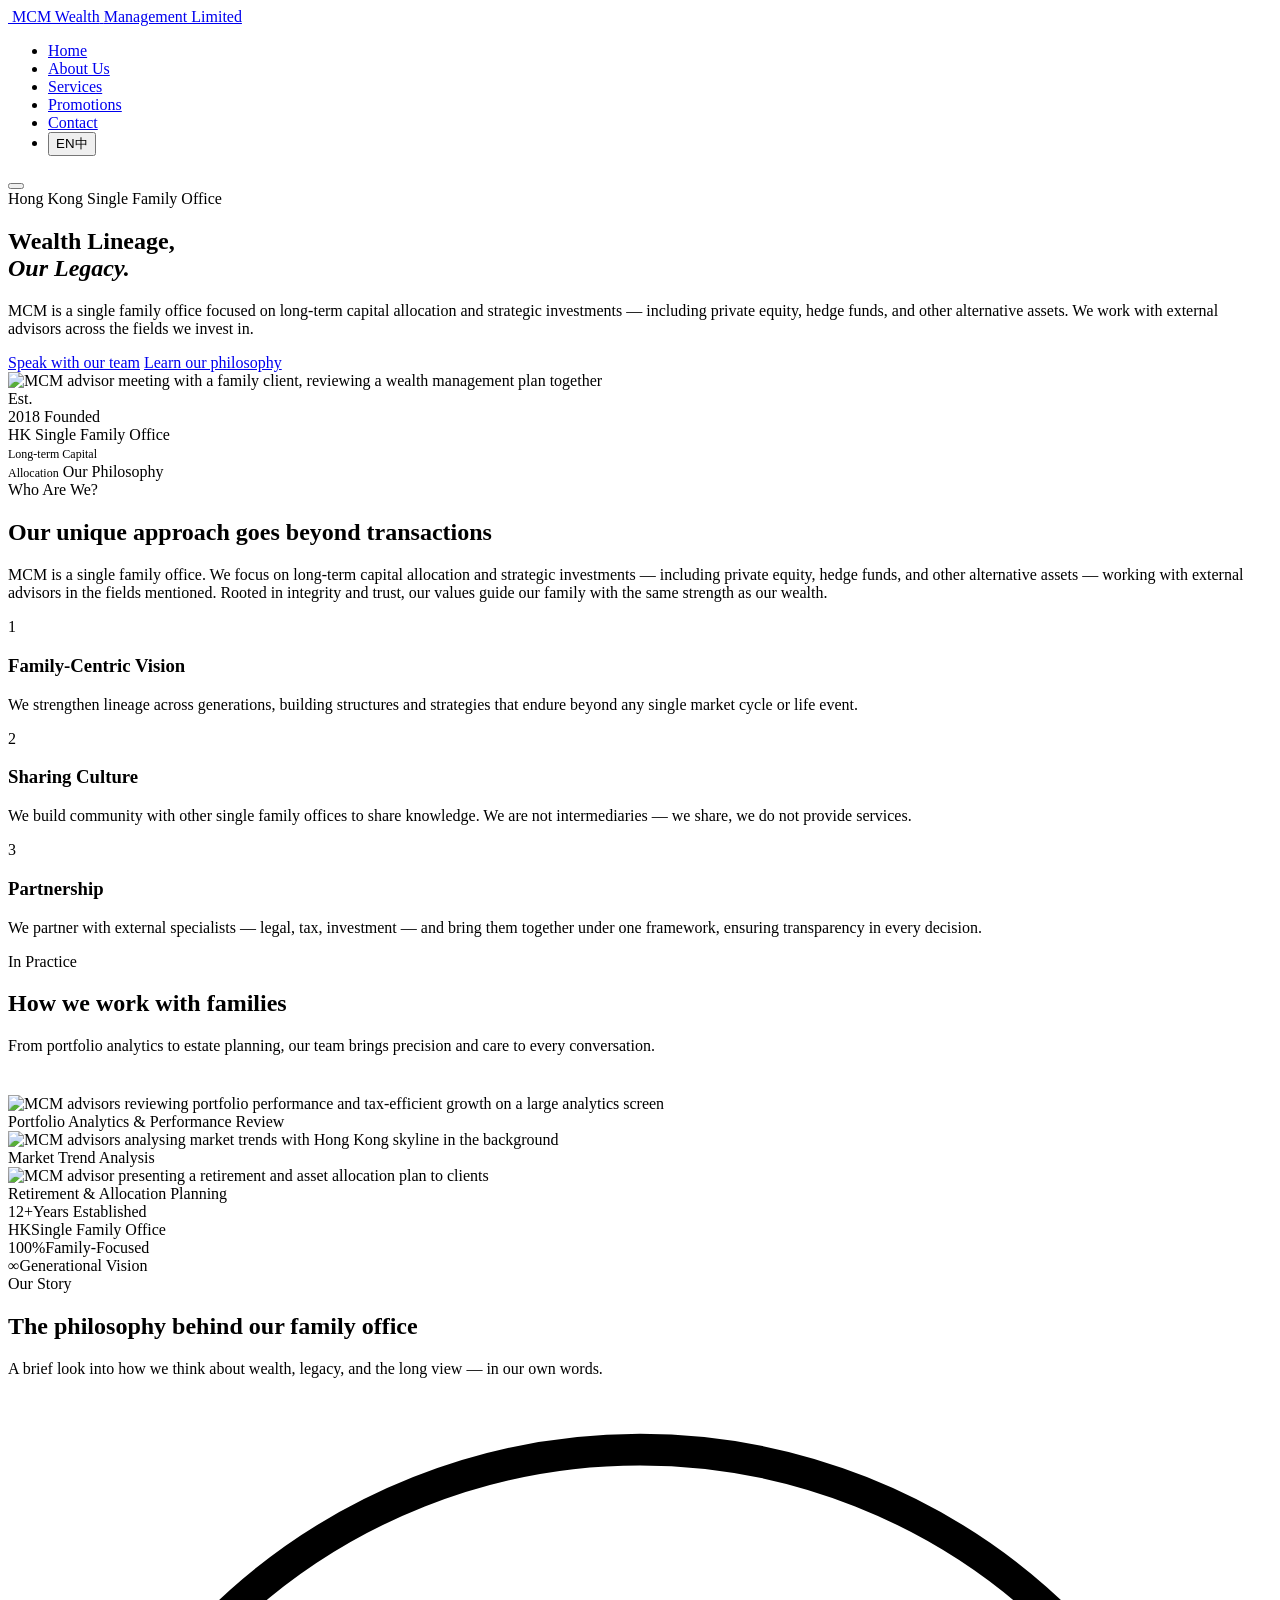
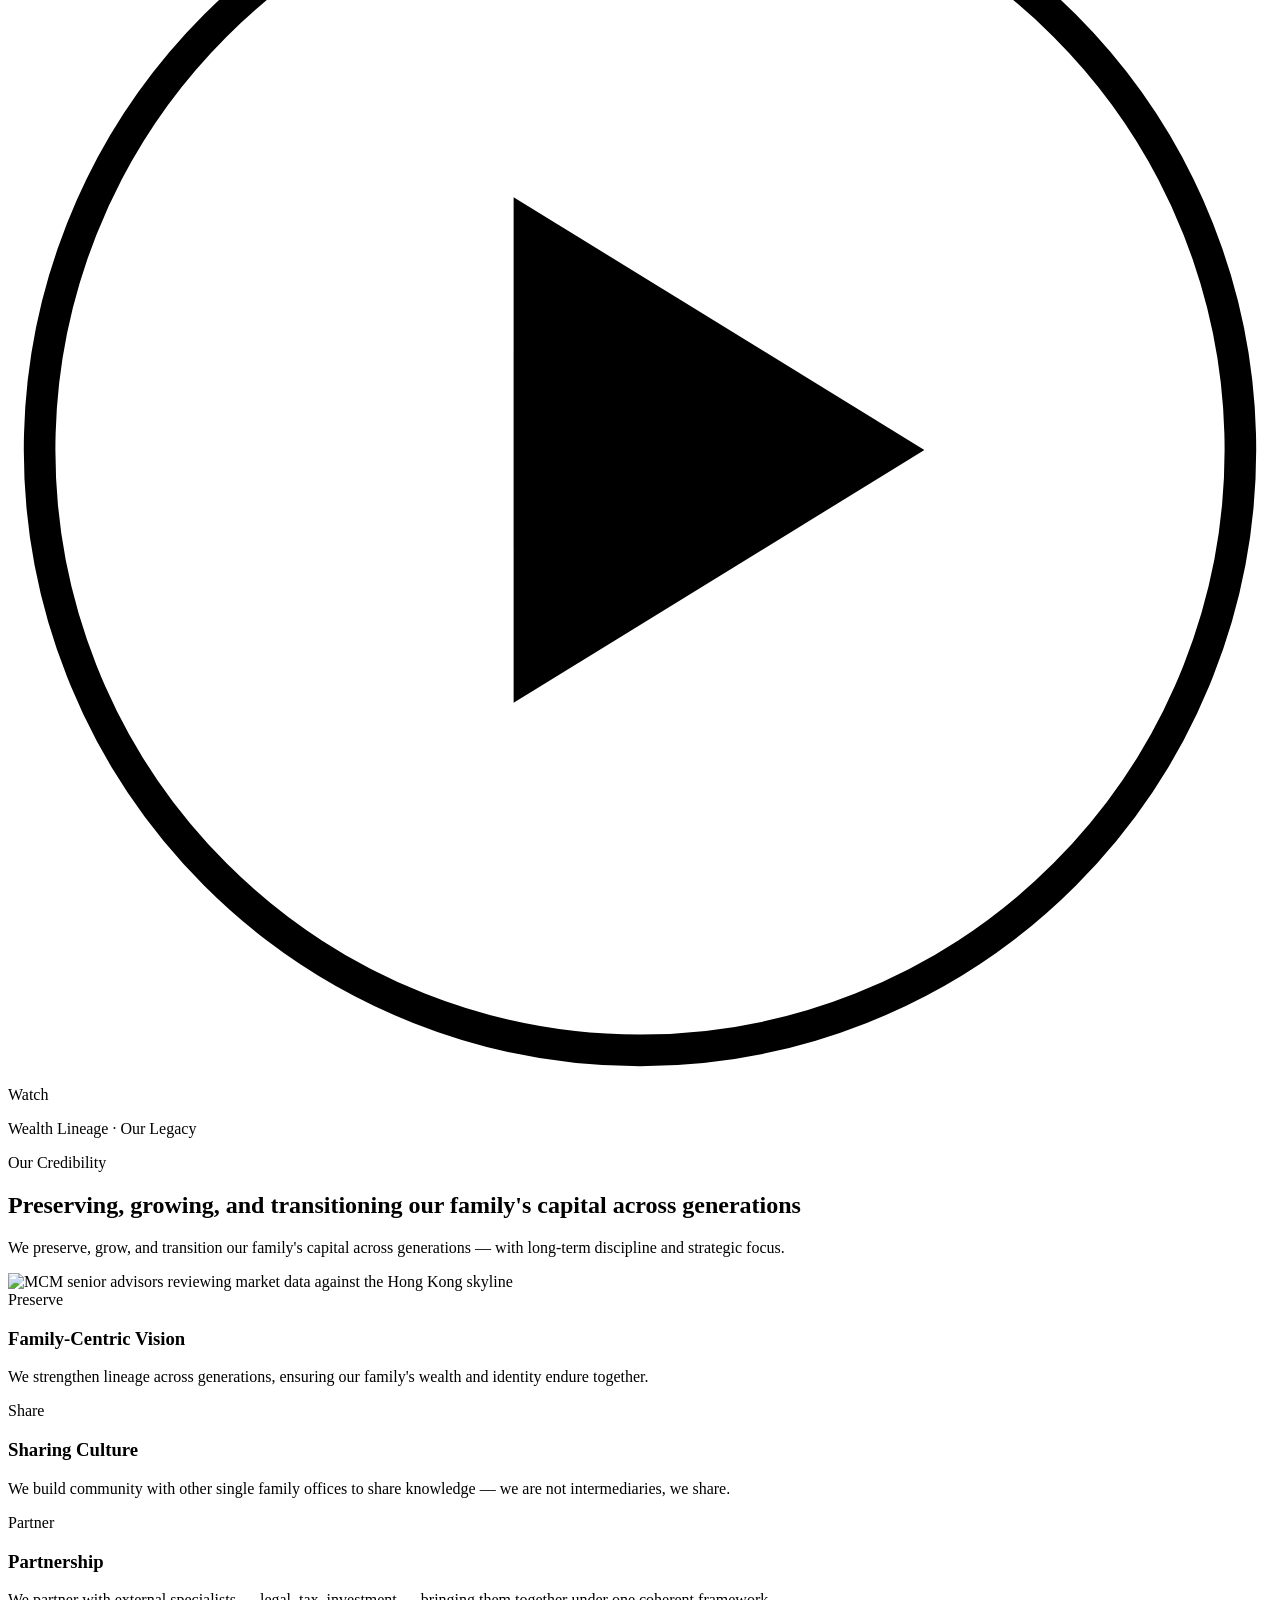
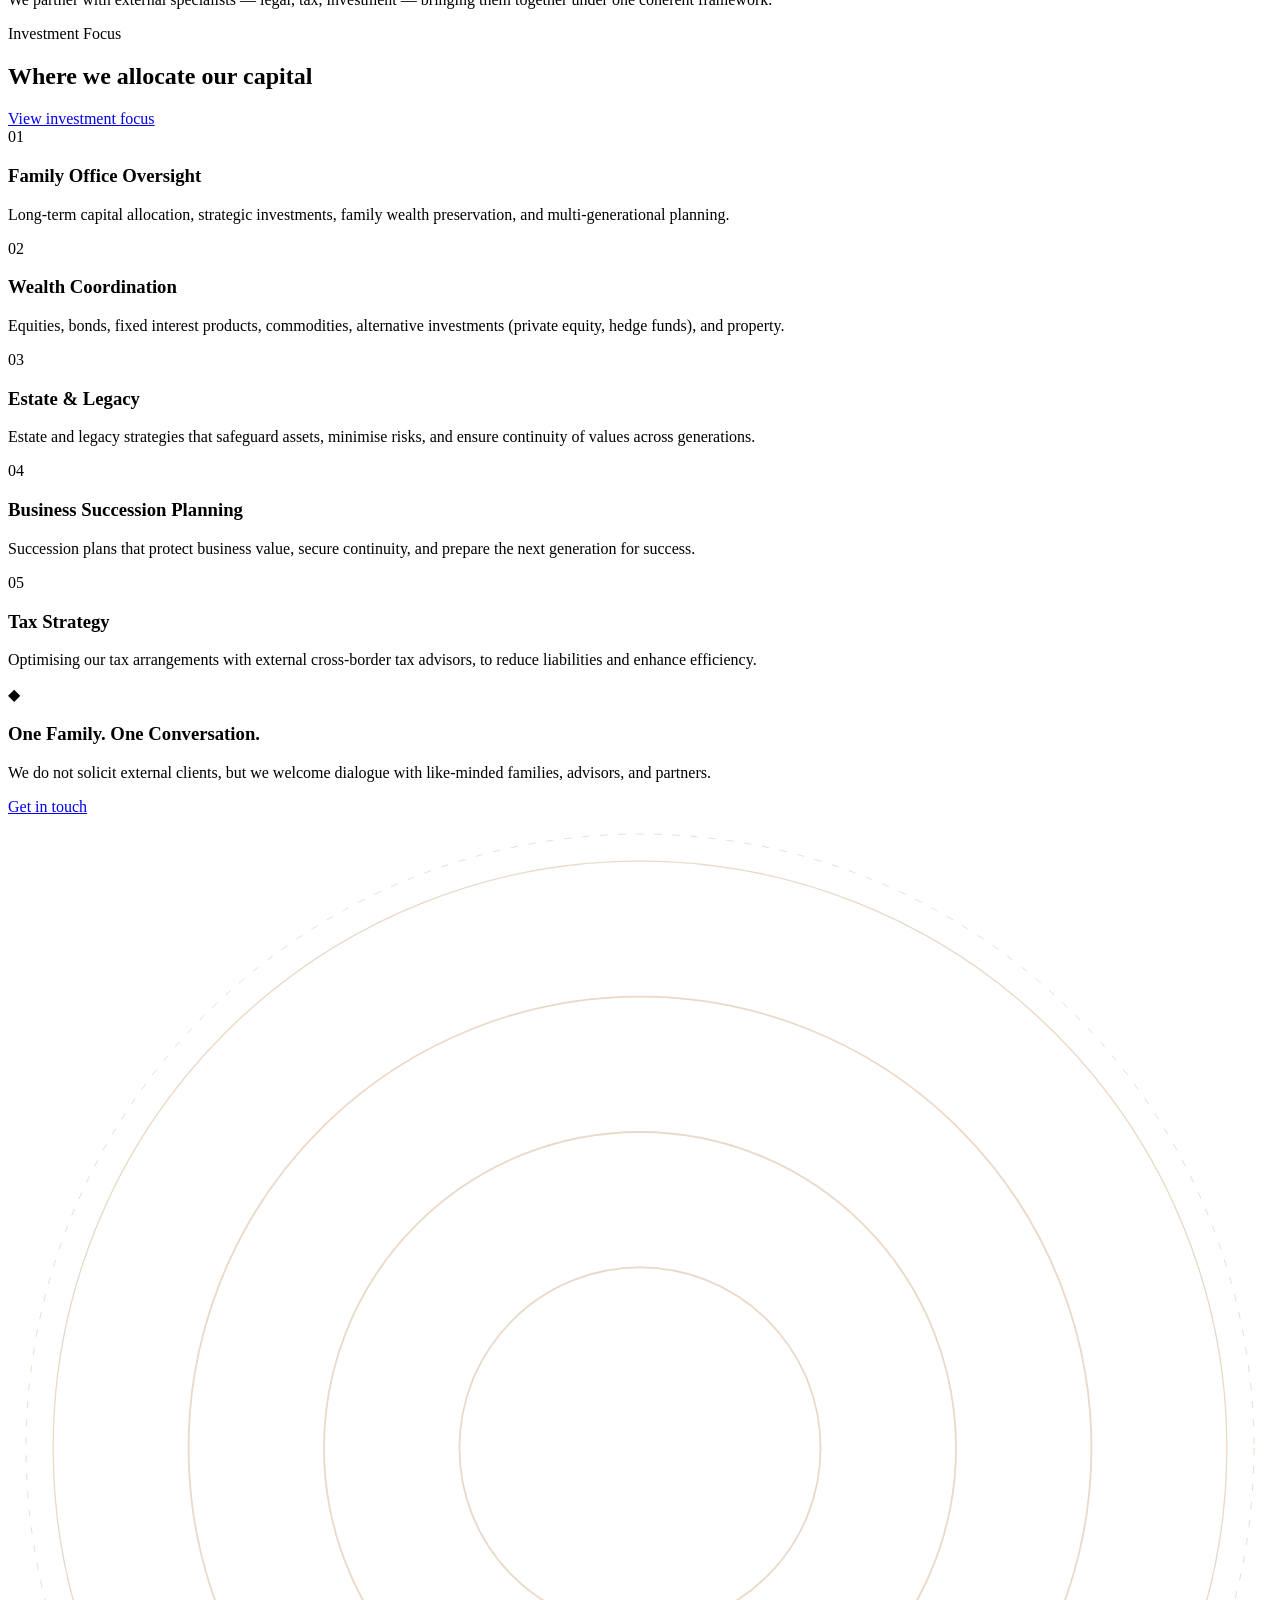
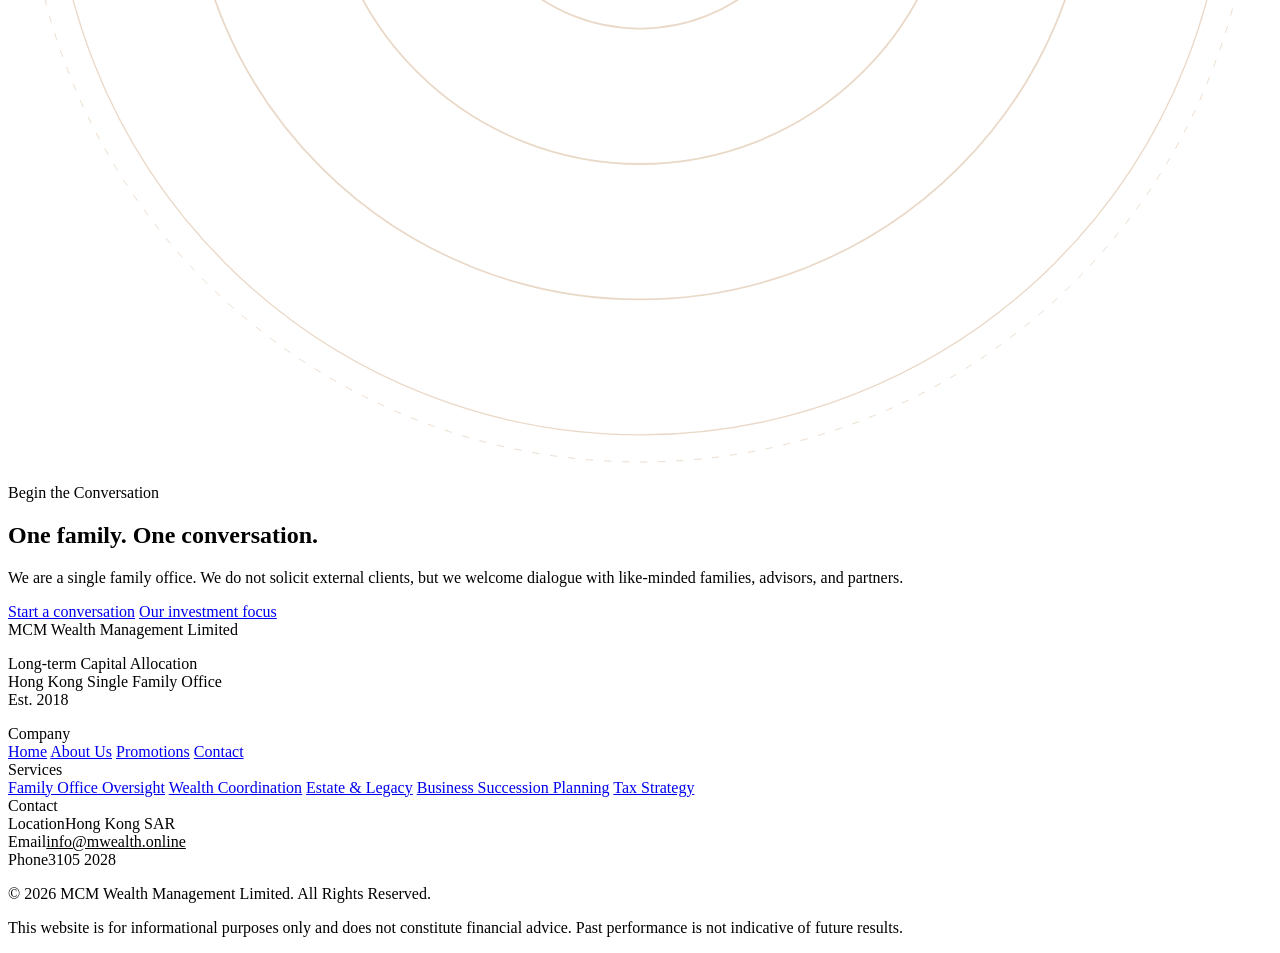
==== preview/index.html @ 03d7b639 "fix(mcm): update establishment date, contact email, phone, and copyright - Establishment date: 2012 " ====
<!DOCTYPE html>
<html lang="en">
<head>
<meta charset="UTF-8">
<meta name="viewport" content="width=device-width, initial-scale=1">
<title>MCM Wealth Management — Home</title>
<link rel="preconnect" href="https://fonts.googleapis.com">
<link rel="preconnect" href="https://fonts.gstatic.com" crossorigin>
<link href="https://fonts.googleapis.com/css2?family=Playfair+Display:ital,wght@0,600;0,700;1,400;1,600;1,700&family=Inter:wght@400;500;600&display=swap" rel="stylesheet">
<link rel="stylesheet" href="assets/css/main.css">
</head>
<body>

<!-- HEADER -->
<header class="site-header" role="banner">
  <div class="container">
    <div class="header-inner">
      <a href="index.html" class="site-logo" aria-label="MCM Wealth – Home">
        <img class="logo-mark" src="assets/images/logo_icon.jpg" alt="" aria-hidden="true">
        <span class="logo-text">
          <span class="logo-name">MCM Wealth</span>
          <span class="logo-sub">Management Limited</span>
        </span>
      </a>
      <nav class="header-nav" role="navigation" aria-label="Primary Navigation" id="primary-navigation">
        <ul id="primary-menu" class="nav-menu" role="menubar">
          <li class="current-menu-item"><a href="index.html" data-i18n="nav.home">Home</a></li>
          <li><a href="about.html" data-i18n="nav.about">About Us</a></li>
          <li><a href="services.html" data-i18n="nav.services">Services</a></li>
          <li><a href="promotions.html" data-i18n="nav.promotions">Promotions</a></li>
          <li><a href="contact.html" class="btn btn-nav" data-i18n="nav.contact">Contact</a></li>
          <li><button type="button" class="lang-switch" aria-label="切換語言 / Switch language"><span class="lang-option is-active" onclick="switchLang('en')">EN</span><span class="lang-option" onclick="switchLang('zh')">中</span></button></li>
        </ul>
      </nav>
      <button class="nav-toggle" aria-controls="primary-navigation" aria-expanded="false" aria-label="Toggle navigation">
        <span></span><span></span><span></span>
      </button>
    </div>
  </div>
</header>

<!-- HERO -->
<section class="hero-home" aria-label="Hero">
  <div class="container">
    <div class="hero-home-inner">
      <div class="hero-home-content">
        <span class="eyebrow reveal" data-i18n="home.hero.eyebrow">Hong Kong Single Family Office</span>
        <h1 class="reveal reveal-delay-1" data-i18n="home.hero.h1">Wealth Lineage,<br><em class="accent-gold">Our Legacy.</em></h1>
        <p class="reveal reveal-delay-2" data-i18n="home.hero.p">MCM is a single family office focused on long-term capital allocation and strategic investments — including private equity, hedge funds, and other alternative assets. We work with external advisors across the fields we invest in.</p>
        <div class="btn-group reveal reveal-delay-3">
          <a href="contact.html" class="btn btn-primary" data-i18n="home.hero.cta1">Speak with our team</a>
          <a href="about.html" class="btn btn-ghost-dark" data-i18n="home.hero.cta2">Learn our philosophy</a>
        </div>
      </div>
      <div class="hero-visual-card reveal reveal-delay-2">
        <img class="hero-skyline" src="assets/images/mcm_wealth_consultation.png" alt="MCM advisor meeting with a family client, reviewing a wealth management plan together">

        <div class="hero-info-strip">
          <div class="hero-info-item">
            <span class="value" data-i18n="home.hero.info.est">Est.<br>2018</span>
            <span class="label" data-i18n="home.hero.info.founded">Founded</span>
          </div>
          <div class="hero-info-item">
            <span class="value" data-i18n="home.hero.info.hk">HK</span>
            <span class="label" data-i18n="home.hero.info.sfo">Single Family Office</span>
          </div>
          <div class="hero-info-item">
            <span class="value" style="font-size:12px;line-height:1.4;" data-i18n="home.hero.info.alloc">Long-term Capital<br>Allocation</span>
            <span class="label" data-i18n="home.hero.info.phil">Our Philosophy</span>
          </div>
        </div>
      </div>
    </div>
  </div>
</section>

<!-- WHO WE ARE -->
<section class="section" aria-labelledby="who-we-are-heading">
  <div class="container">
    <div class="section-intro text-center reveal">
      <span class="eyebrow" data-i18n="home.who.eyebrow">Who Are We?</span>
      <h2 id="who-we-are-heading" data-i18n="home.who.h2">Our unique approach goes beyond transactions</h2>
      <p data-i18n="home.who.p">MCM is a single family office. We focus on long-term capital allocation and strategic investments — including private equity, hedge funds, and other alternative assets — working with external advisors in the fields mentioned. Rooted in integrity and trust, our values guide our family with the same strength as our wealth.</p>
    </div>
    <div class="cards-3col">
      <div class="value-card reveal reveal-delay-1">
        <div class="value-card-badge">1</div>
        <h3 data-i18n="home.who.card1.h3">Family-Centric Vision</h3>
        <p data-i18n="home.who.card1.p">We strengthen lineage across generations, building structures and strategies that endure beyond any single market cycle or life event.</p>
      </div>
      <div class="value-card reveal reveal-delay-2">
        <div class="value-card-badge">2</div>
        <h3 data-i18n="home.who.card2.h3">Sharing Culture</h3>
        <p data-i18n="home.who.card2.p">We build community with other single family offices to share knowledge. We are not intermediaries — we share, we do not provide services.</p>
      </div>
      <div class="value-card reveal reveal-delay-3">
        <div class="value-card-badge">3</div>
        <h3 data-i18n="home.who.card3.h3">Partnership</h3>
        <p data-i18n="home.who.card3.p">We partner with external specialists — legal, tax, investment — and bring them together under one framework, ensuring transparency in every decision.</p>
      </div>
    </div>
  </div>
</section>

<!-- IN PRACTICE PHOTO STRIP -->
<section class="section--alt photo-strip" aria-label="Our Practice in Action">
  <div class="container">
    <div class="section-intro text-center reveal" style="margin-bottom:40px;">
      <span class="eyebrow">In Practice</span>
      <h2>How we work with families</h2>
      <p>From portfolio analytics to estate planning, our team brings precision and care to every conversation.</p>
    </div>
    <div class="photo-bento reveal reveal-delay-1">
      <div class="photo-bento-main">
        <img src="assets/images/mcm_portfolio_analytics.png" alt="MCM advisors reviewing portfolio performance and tax-efficient growth on a large analytics screen">
        <div class="photo-caption">Portfolio Analytics &amp; Performance Review</div>
      </div>
      <div class="photo-bento-side">
        <div class="photo-bento-item reveal reveal-delay-2">
          <img src="assets/images/mcm_market_trends.png" alt="MCM advisors analysing market trends with Hong Kong skyline in the background">
          <div class="photo-caption">Market Trend Analysis</div>
        </div>
        <div class="photo-bento-item reveal reveal-delay-3">
          <img src="assets/images/mcm_advisor_client.png" alt="MCM advisor presenting a retirement and asset allocation plan to clients">
          <div class="photo-caption">Retirement &amp; Allocation Planning</div>
        </div>
      </div>
    </div>
  </div>
</section>

<!-- STATS BAND -->
<div class="stats-band" role="region" aria-label="Key facts">
  <div class="container">
    <div class="stats-band-grid">
      <div class="stat-item reveal"><span class="stat-value" data-i18n="home.stats.1">12+</span><span class="stat-label" data-i18n="home.stats.1.label">Years Established</span></div>
      <div class="stat-item reveal reveal-delay-1"><span class="stat-value" data-i18n="home.stats.2">HK</span><span class="stat-label" data-i18n="home.stats.2.label">Single Family Office</span></div>
      <div class="stat-item reveal reveal-delay-2"><span class="stat-value" data-i18n="home.stats.3">100%</span><span class="stat-label" data-i18n="home.stats.3.label">Family-Focused</span></div>
      <div class="stat-item reveal reveal-delay-3"><span class="stat-value" data-i18n="home.stats.4">&#8734;</span><span class="stat-label" data-i18n="home.stats.4.label">Generational Vision</span></div>
    </div>
  </div>
</div>

<!-- VIDEO FEATURE -->
<section class="section video-feature" aria-labelledby="video-heading">
  <div class="container">
    <div class="section-intro text-center reveal" style="margin-bottom:40px;">
      <span class="eyebrow">Our Story</span>
      <h2 id="video-heading">The philosophy behind our family office</h2>
      <p>A brief look into how we think about wealth, legacy, and the long view — in our own words.</p>
    </div>
    <div class="video-wrap reveal reveal-delay-1" role="button" tabindex="0" aria-label="Play: Our Story — MCM Wealth Management">
      <div class="video-play-btn" aria-hidden="true">
        <svg viewBox="0 0 80 80" fill="none" xmlns="http://www.w3.org/2000/svg">
          <circle cx="40" cy="40" r="38" stroke="currentColor" stroke-width="2"/>
          <polygon points="32,24 58,40 32,56" fill="currentColor"/>
        </svg>
      </div>
      <div class="video-caption">
        <span class="eyebrow">Watch</span>
        <p>Wealth Lineage · Our Legacy</p>
      </div>
    </div>
  </div>
</section>

<!-- CREDIBILITY -->
<section class="section--dark" aria-labelledby="credibility-heading">
  <div class="container">
    <div class="credibility-inner">
      <div class="credibility-left reveal">
        <span class="eyebrow" data-i18n="home.cred.eyebrow">Our Credibility</span>
        <h2 id="credibility-heading" data-i18n="home.cred.h2">Preserving, growing, and transitioning our family's capital across generations</h2>
        <div class="credibility-divider"></div>
        <p data-i18n="home.cred.p">We preserve, grow, and transition our family's capital across generations — with long-term discipline and strategic focus.</p>
        <div class="cred-photo-wrap reveal reveal-delay-1">
          <img src="assets/images/mcm_market_trends.png" alt="MCM senior advisors reviewing market data against the Hong Kong skyline" class="cred-photo">
        </div>
      </div>
      <div class="credibility-cards reveal reveal-delay-2">
        <div class="cred-card">
          <span class="tag" data-i18n="home.cred.card1.tag">Preserve</span>
          <h3 data-i18n="home.cred.card1.h3">Family-Centric Vision</h3>
          <p data-i18n="home.cred.card1.p">We strengthen lineage across generations, ensuring our family's wealth and identity endure together.</p>
        </div>
        <div class="cred-card">
          <span class="tag" data-i18n="home.cred.card2.tag">Share</span>
          <h3 data-i18n="home.cred.card2.h3">Sharing Culture</h3>
          <p data-i18n="home.cred.card2.p">We build community with other single family offices to share knowledge — we are not intermediaries, we share.</p>
        </div>
        <div class="cred-card">
          <span class="tag" data-i18n="home.cred.card3.tag">Partner</span>
          <h3 data-i18n="home.cred.card3.h3">Partnership</h3>
          <p data-i18n="home.cred.card3.p">We partner with external specialists — legal, tax, investment — bringing them together under one coherent framework.</p>
        </div>
      </div>
    </div>
  </div>
</section>

<!-- SERVICES PREVIEW -->
<section class="section--alt" aria-labelledby="services-heading">
  <div class="container">
    <div class="section-header reveal">
      <div>
        <span class="eyebrow" data-i18n="home.services.eyebrow">Investment Focus</span>
        <h2 id="services-heading" data-i18n="home.services.h2">Where we allocate our capital</h2>
      </div>
      <a href="services.html" class="btn btn-ghost-pale" data-i18n="home.services.link">View investment focus</a>
    </div>
    <div class="services-grid">
      <div class="service-card reveal reveal-delay-1">
        <span class="service-card-number">01</span>
        <h3 data-i18n="home.services.1.h3">Family Office Oversight</h3>
        <p data-i18n="home.services.1.p">Long-term capital allocation, strategic investments, family wealth preservation, and multi-generational planning.</p>
      </div>
      <div class="service-card reveal reveal-delay-2">
        <span class="service-card-number">02</span>
        <h3 data-i18n="home.services.2.h3">Wealth Coordination</h3>
        <p data-i18n="home.services.2.p">Equities, bonds, fixed interest products, commodities, alternative investments (private equity, hedge funds), and property.</p>
      </div>
      <div class="service-card reveal reveal-delay-3">
        <span class="service-card-number">03</span>
        <h3 data-i18n="home.services.3.h3">Estate & Legacy</h3>
        <p data-i18n="home.services.3.p">Estate and legacy strategies that safeguard assets, minimise risks, and ensure continuity of values across generations.</p>
      </div>
      <div class="service-card reveal reveal-delay-1">
        <span class="service-card-number">04</span>
        <h3 data-i18n="home.services.4.h3">Business Succession Planning</h3>
        <p data-i18n="home.services.4.p">Succession plans that protect business value, secure continuity, and prepare the next generation for success.</p>
      </div>
      <div class="service-card reveal reveal-delay-2">
        <span class="service-card-number">05</span>
        <h3 data-i18n="home.services.5.h3">Tax Strategy</h3>
        <p data-i18n="home.services.5.p">Optimising our tax arrangements with external cross-border tax advisors, to reduce liabilities and enhance efficiency.</p>
      </div>
      <div class="service-card service-card-bespoke reveal reveal-delay-3">
        <div class="bespoke-icon" aria-hidden="true">&#9670;</div>
        <h3 data-i18n="home.services.6.h3">One Family. One Conversation.</h3>
        <p data-i18n="home.services.6.p">We do not solicit external clients, but we welcome dialogue with like-minded families, advisors, and partners.</p>
        <a href="contact.html" class="btn btn-ghost" data-i18n="home.services.6.btn">Get in touch</a>
      </div>
    </div>
  </div>
</section>

<!-- CTA BAND -->
<section class="cta-band" aria-labelledby="cta-heading">
  <svg class="cta-band-circles" viewBox="0 0 700 700" fill="none" xmlns="http://www.w3.org/2000/svg" aria-hidden="true">
    <circle cx="350" cy="350" r="100" stroke="#EAD9C8" stroke-width="1"/>
    <circle cx="350" cy="350" r="175" stroke="#EAD9C8" stroke-width="1"/>
    <circle cx="350" cy="350" r="250" stroke="#EAD9C8" stroke-width="1"/>
    <circle cx="350" cy="350" r="325" stroke="#EAD9C8" stroke-width="0.75"/>
    <circle cx="350" cy="350" r="340" stroke="#EAD9C8" stroke-width="0.5" stroke-dasharray="4 6"/>
  </svg>
  <div class="cta-band-content reveal">
    <span class="eyebrow" data-i18n="home.cta.eyebrow">Begin the Conversation</span>
    <h2 id="cta-heading" data-i18n="home.cta.h2">One family. One conversation.</h2>
    <p data-i18n="home.cta.p">We are a single family office. We do not solicit external clients, but we welcome dialogue with like-minded families, advisors, and partners.</p>
    <div class="btn-group" style="justify-content:center;">
      <a href="contact.html" class="btn btn-primary" data-i18n="home.cta.btn1">Start a conversation</a>
      <a href="services.html" class="btn btn-ghost" data-i18n="home.cta.btn2">Our investment focus</a>
    </div>
  </div>
</section>

<!-- FOOTER -->
<footer class="site-footer" role="contentinfo">
  <div class="container">
    <div class="footer-grid">
      <div class="footer-logo-col">
        <div class="footer-logo-brand">
          <span class="logo-bar" style="height:36px;" aria-hidden="true"></span>
          <span class="logo-text">
            <span class="footer-logo-name">MCM Wealth</span>
            <span class="footer-logo-sub">Management Limited</span>
          </span>
        </div>
        <p class="footer-tagline" data-i18n="footer.tagline">Long-term Capital Allocation<br>Hong Kong Single Family Office<br>Est. 2018</p>
      </div>
      <div class="footer-col">
        <span class="footer-col-title" data-i18n="footer.company">Company</span>
        <nav class="footer-links">
          <a href="index.html" data-i18n="nav.home">Home</a>
          <a href="about.html" data-i18n="nav.about">About Us</a>
          <a href="promotions.html" data-i18n="nav.promotions">Promotions</a>
          <a href="contact.html" data-i18n="nav.contact">Contact</a>
        </nav>
      </div>
      <div class="footer-col">
        <span class="footer-col-title" data-i18n="footer.services">Services</span>
        <nav class="footer-links">
          <a href="services.html" data-i18n="home.services.1.h3">Family Office Oversight</a>
          <a href="services.html" data-i18n="home.services.2.h3">Wealth Coordination</a>
          <a href="services.html" data-i18n="home.services.3.h3">Estate & Legacy</a>
          <a href="services.html" data-i18n="home.services.4.h3">Business Succession Planning</a>
          <a href="services.html" data-i18n="home.services.5.h3">Tax Strategy</a>
        </nav>
      </div>
      <div class="footer-col">
        <span class="footer-col-title" data-i18n="footer.contact">Contact</span>
        <div class="footer-contact-items">
          <div class="footer-contact-item"><span class="flabel" data-i18n="footer.location">Location</span><span class="fvalue" data-i18n="footer.location.val">Hong Kong SAR</span></div>
          <div class="footer-contact-item"><span class="flabel" data-i18n="footer.email">Email</span><span class="fvalue"><a href="mailto:info@mwealth.online" style="color:inherit;">info@mwealth.online</a></span></div>
          <div class="footer-contact-item"><span class="flabel" data-i18n="footer.phone">Phone</span><span class="fvalue">3105 2028</span></div>
        </div>
      </div>
    </div>
    <div class="footer-bottom">
      <p class="copyright" data-i18n="footer.copyright">&copy; 2026 MCM Wealth Management Limited. All Rights Reserved.</p>
      <p class="disclaimer" data-i18n="footer.disclaimer">This website is for informational purposes only and does not constitute financial advice. Past performance is not indicative of future results.</p>
    </div>
  </div>
</footer>

<script src="assets/js/i18n.js"></script>
<script src="assets/js/main.js" defer></script>
<button id="mcm-top" style="position:fixed;bottom:28px;right:28px;width:46px;height:46px;border-radius:50%;background:#C4641A;border:none;color:#FDF4EC;display:none;align-items:center;justify-content:center;cursor:pointer;z-index:9999;box-shadow:0 4px 18px rgba(28,18,8,0.28);transition:background .2s" aria-label="Back to top"><svg width="18" height="18" viewBox="0 0 18 18" fill="none"><polyline points="3,13 9,6 15,13" stroke="currentColor" stroke-width="2.2" stroke-linecap="round" stroke-linejoin="round"/></svg></button><script>(function(){var b=document.getElementById("mcm-top");window.addEventListener("scroll",function(){b.style.display=window.scrollY>300?"flex":"none";},{passive:true});b.onmouseenter=function(){this.style.background="#8B4520";};b.onmouseleave=function(){this.style.background="#C4641A";};b.onclick=function(){window.scrollTo({top:0,behavior:"smooth"});};})();</script>
</body>
</html>
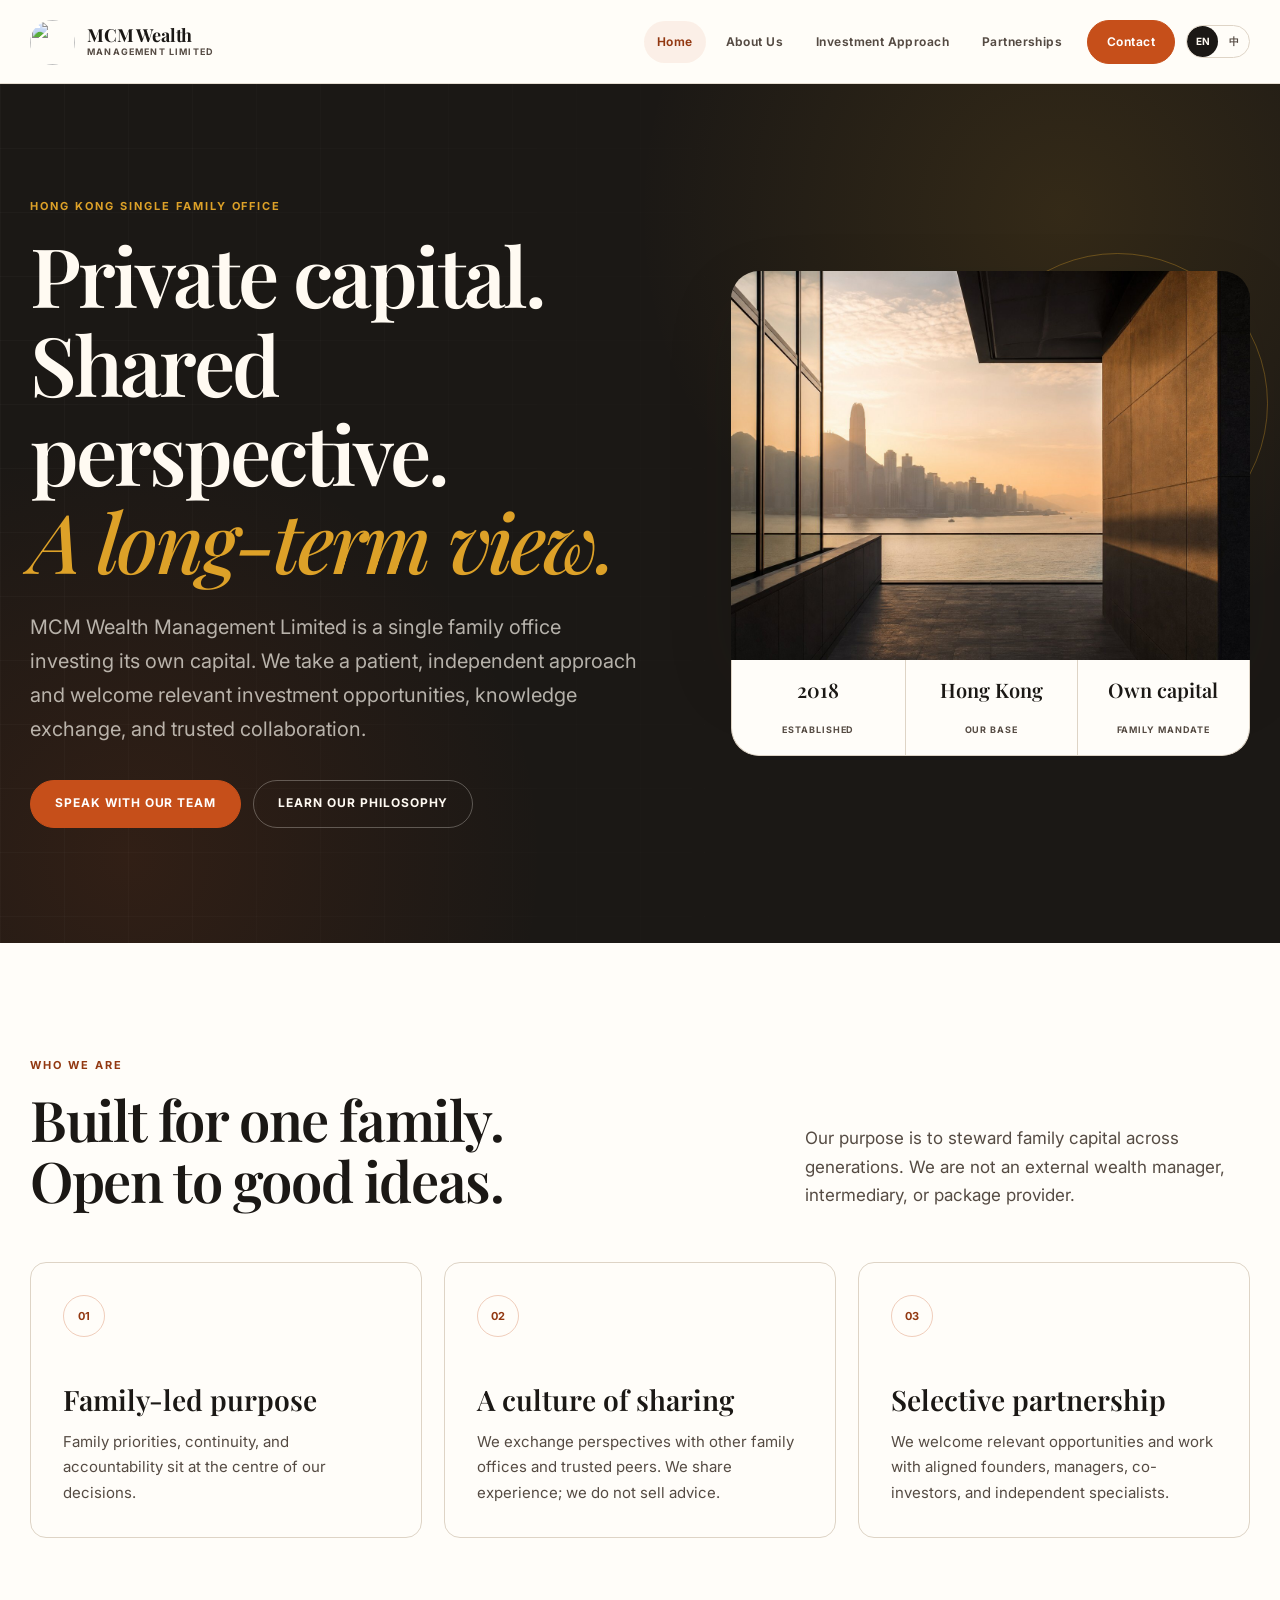
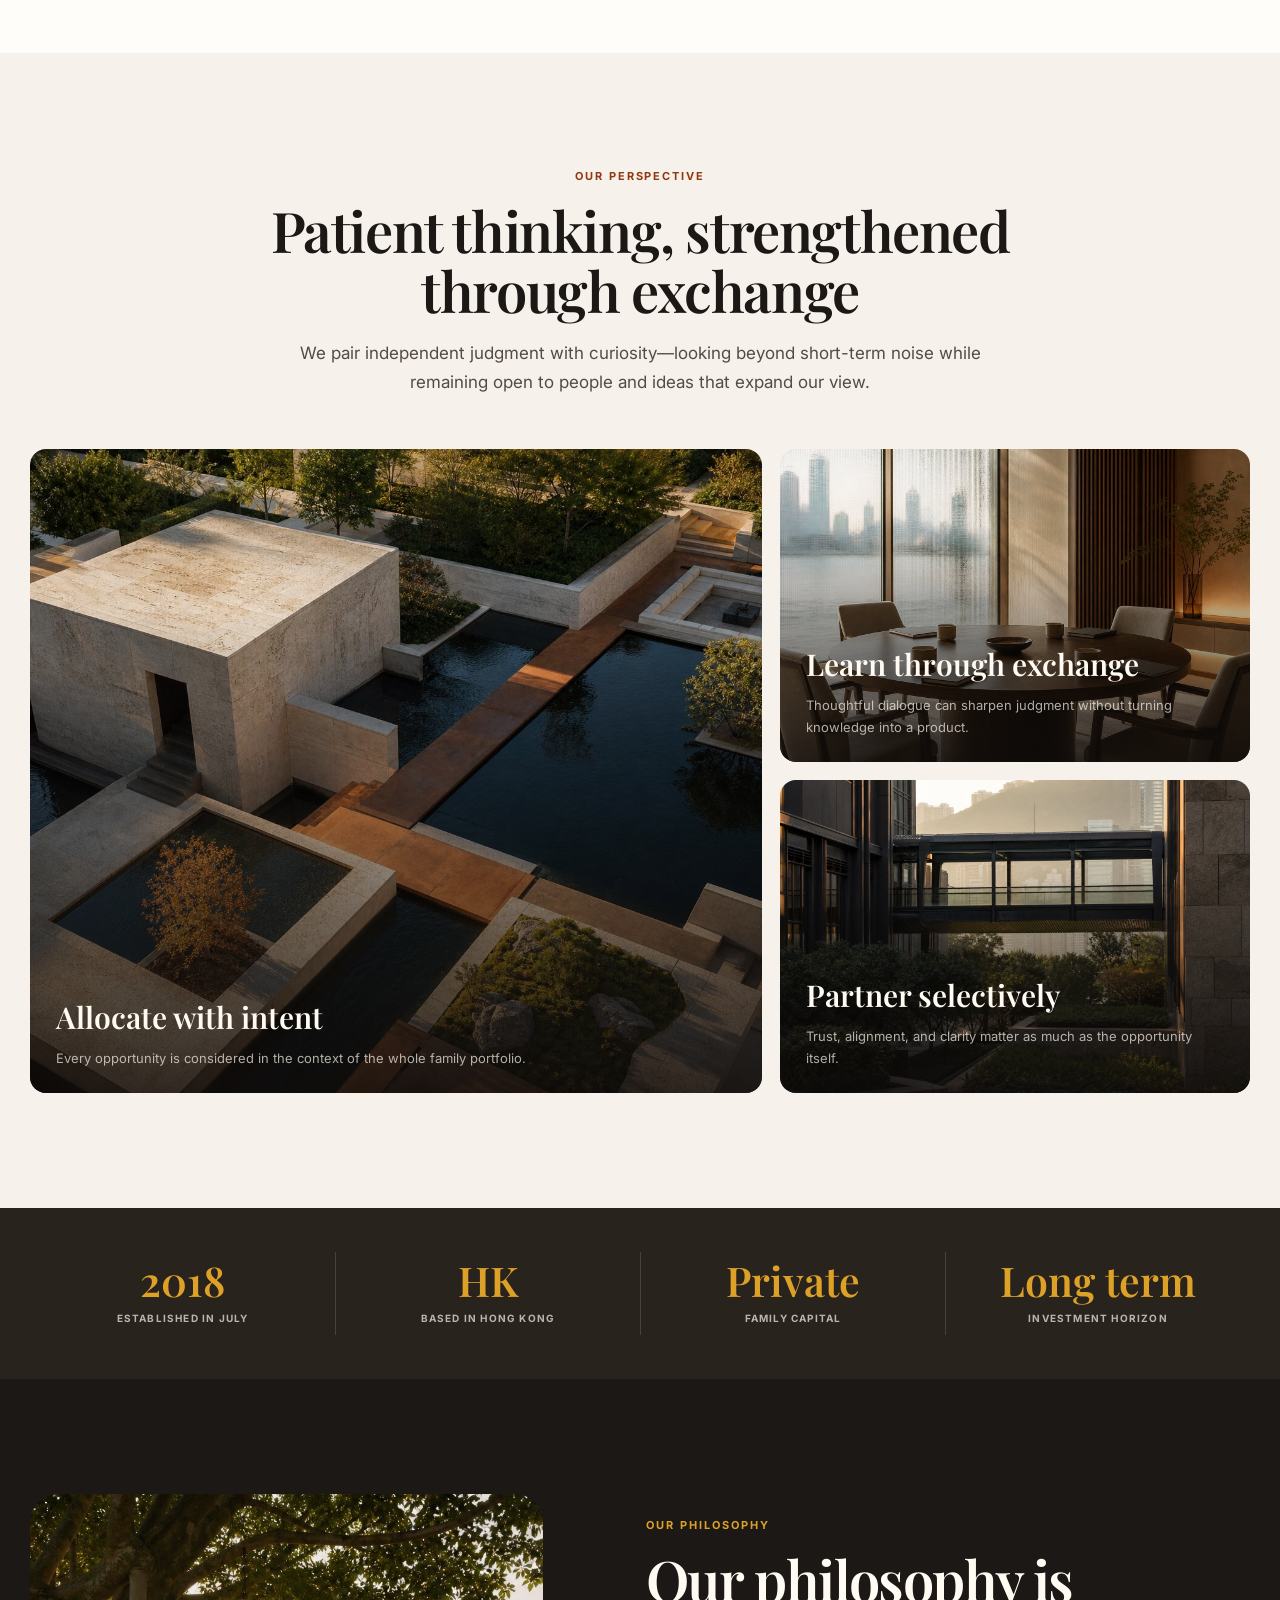
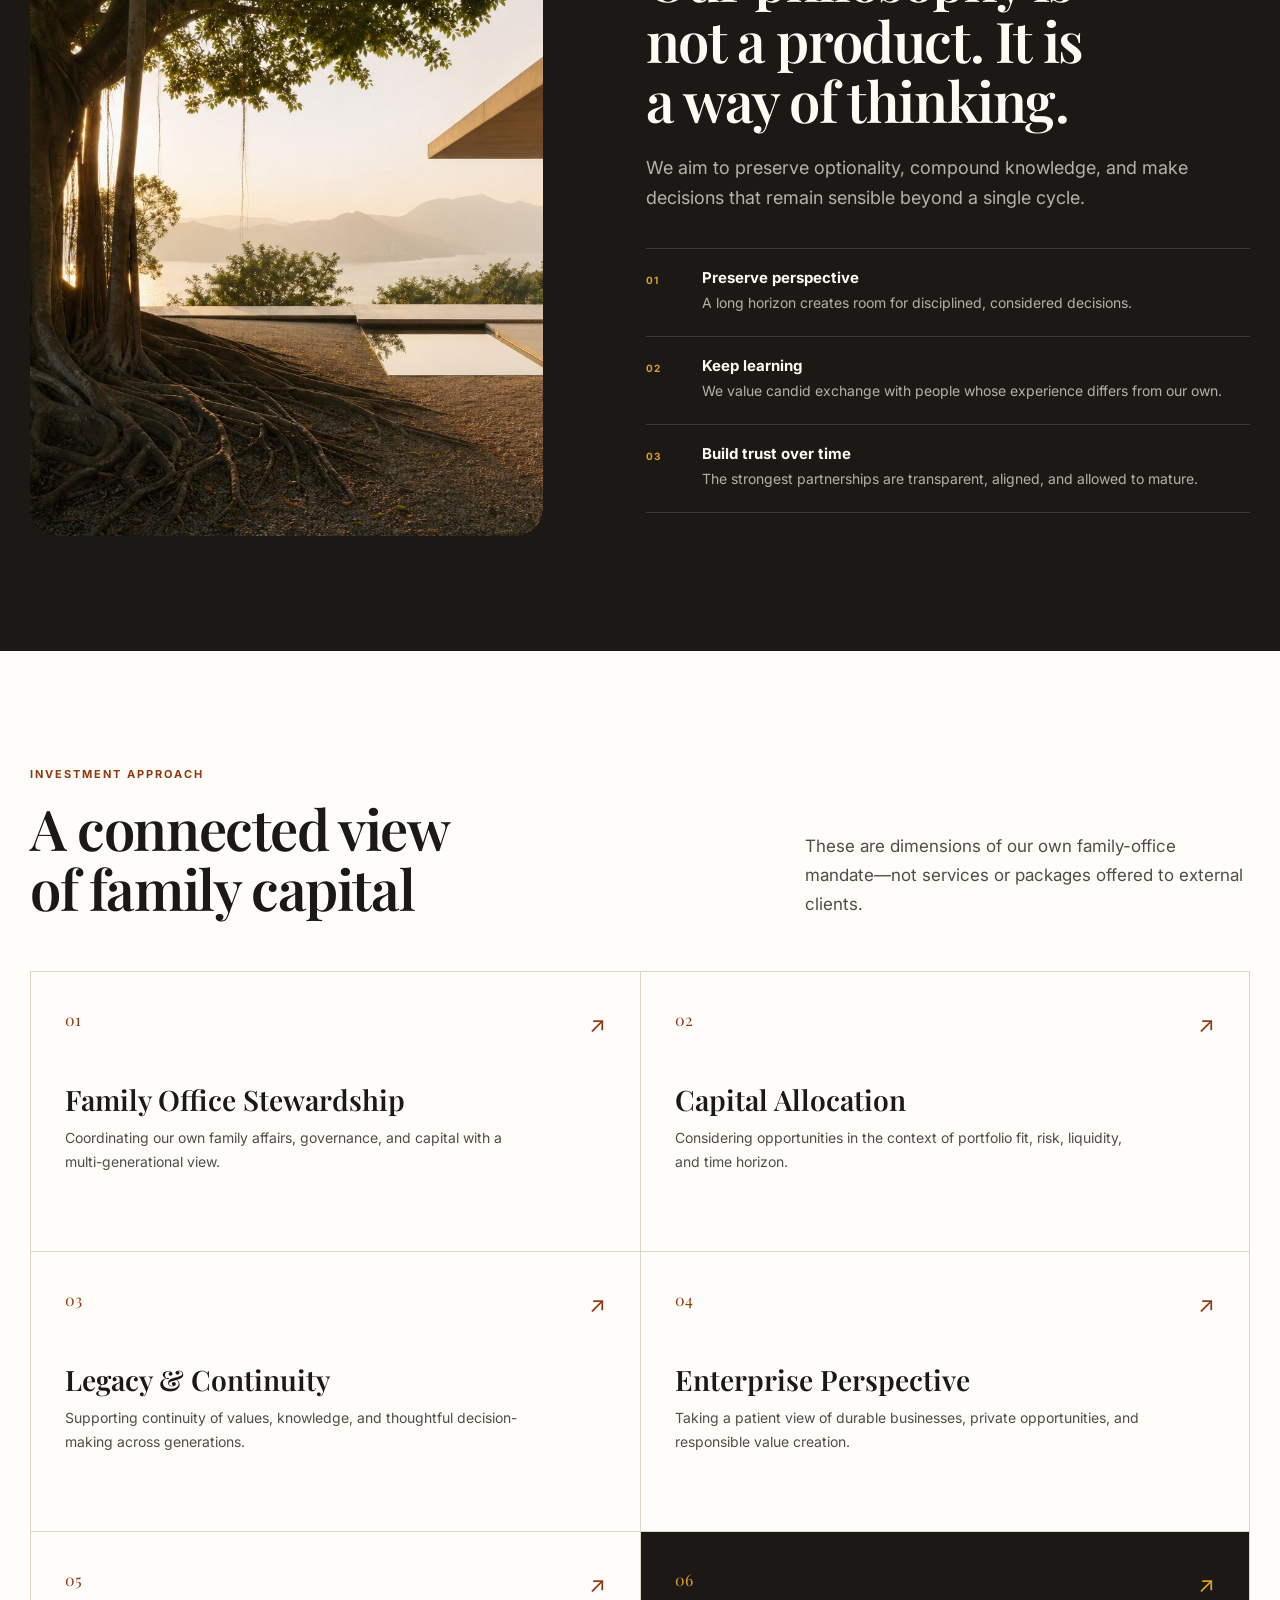
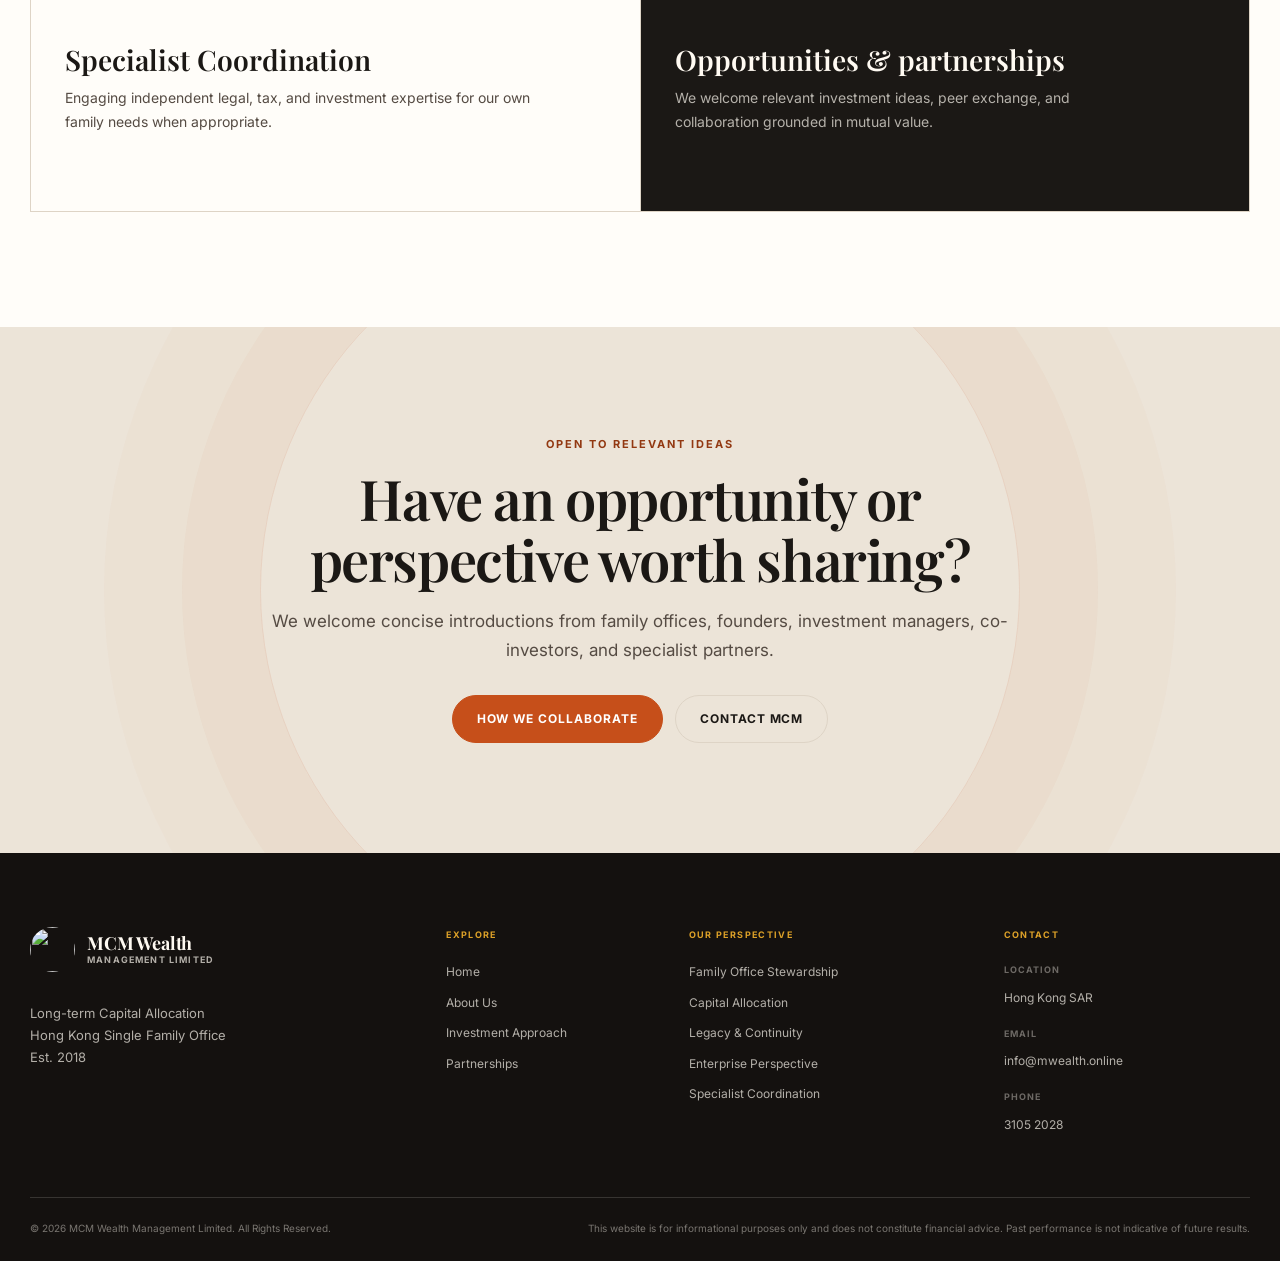
==== commit 48955d4f: "feat(mcm): reposition site as a single family office - replace service and package sales language wi" ====
--- a/preview/index.html
+++ b/preview/index.html
@@ -1,320 +1,179 @@
 <!DOCTYPE html>
 <html lang="en">
 <head>
-<meta charset="UTF-8">
-<meta name="viewport" content="width=device-width, initial-scale=1">
-<title>MCM Wealth Management — Home</title>
-<link rel="preconnect" href="https://fonts.googleapis.com">
-<link rel="preconnect" href="https://fonts.gstatic.com" crossorigin>
-<link href="https://fonts.googleapis.com/css2?family=Playfair+Display:ital,wght@0,600;0,700;1,400;1,600;1,700&family=Inter:wght@400;500;600&display=swap" rel="stylesheet">
-<link rel="stylesheet" href="assets/css/main.css">
+  <meta charset="utf-8">
+  <meta name="viewport" content="width=device-width, initial-scale=1">
+  <meta name="description" content="MCM Wealth Management Limited is a Hong Kong single family office investing its own family capital with a long-term perspective.">
+  <title>Home — MCM Wealth Management</title>
+  <link rel="preconnect" href="https://fonts.googleapis.com">
+  <link rel="preconnect" href="https://fonts.gstatic.com" crossorigin>
+  <link href="https://fonts.googleapis.com/css2?family=Playfair+Display:ital,wght@0,500;0,600;0,700;1,500;1,600&family=Inter:wght@400;500;600;700&display=swap" rel="stylesheet">
+  <script>document.documentElement.classList.add('js');</script>
+  <link rel="stylesheet" href="assets/css/main.css">
 </head>
 <body>
-
-<!-- HEADER -->
-<header class="site-header" role="banner">
-  <div class="container">
-    <div class="header-inner">
-      <a href="index.html" class="site-logo" aria-label="MCM Wealth – Home">
-        <img class="logo-mark" src="assets/images/logo_icon.jpg" alt="" aria-hidden="true">
-        <span class="logo-text">
-          <span class="logo-name">MCM Wealth</span>
-          <span class="logo-sub">Management Limited</span>
-        </span>
-      </a>
-      <nav class="header-nav" role="navigation" aria-label="Primary Navigation" id="primary-navigation">
-        <ul id="primary-menu" class="nav-menu" role="menubar">
-          <li class="current-menu-item"><a href="index.html" data-i18n="nav.home">Home</a></li>
-          <li><a href="about.html" data-i18n="nav.about">About Us</a></li>
-          <li><a href="services.html" data-i18n="nav.services">Services</a></li>
-          <li><a href="promotions.html" data-i18n="nav.promotions">Promotions</a></li>
-          <li><a href="contact.html" class="btn btn-nav" data-i18n="nav.contact">Contact</a></li>
-          <li><button type="button" class="lang-switch" aria-label="切換語言 / Switch language"><span class="lang-option is-active" onclick="switchLang('en')">EN</span><span class="lang-option" onclick="switchLang('zh')">中</span></button></li>
-        </ul>
-      </nav>
-      <button class="nav-toggle" aria-controls="primary-navigation" aria-expanded="false" aria-label="Toggle navigation">
-        <span></span><span></span><span></span>
-      </button>
-    </div>
+<a class="skip-link" href="#main-content">Skip to content</a>
+<header class="site-header">
+  <div class="container header-inner">
+    <a href="index.html" class="site-logo" aria-label="MCM Wealth Management — Home">
+      <img class="logo-mark" src="assets/images/logo_icon.jpg" alt="" width="45" height="45" aria-hidden="true">
+      <span class="logo-text"><span class="logo-name">MCM Wealth</span><span class="logo-sub">Management Limited</span></span>
+    </a>
+    <nav class="header-nav" id="primary-navigation" aria-label="Primary navigation">
+      <ul class="nav-menu">
+          <li class="current-menu-item"><a href="index.html" aria-current="page" data-i18n="nav.home">Home</a></li>
+          <li><a href="about.html" data-i18n="nav.about">About</a></li>
+          <li><a href="services.html" data-i18n="nav.approach">Investment Approach</a></li>
+          <li><a href="promotions.html" data-i18n="nav.partnerships">Partnerships</a></li>
+          <li><a href="contact.html" class="btn-nav" data-i18n="nav.contact">Contact</a></li>
+          <li>
+            <div class="lang-switch" role="group" aria-label="切換語言 / Switch language">
+              <button type="button" class="lang-option is-active" onclick="switchLang('en')" aria-label="English">EN</button>
+              <button type="button" class="lang-option" onclick="switchLang('zh')" aria-label="繁體中文">中</button>
+            </div>
+          </li>
+      </ul>
+    </nav>
+    <button class="nav-toggle" type="button" aria-controls="primary-navigation" aria-expanded="false" aria-label="Open navigation"><span></span><span></span><span></span></button>
   </div>
 </header>
-
-<!-- HERO -->
-<section class="hero-home" aria-label="Hero">
-  <div class="container">
-    <div class="hero-home-inner">
-      <div class="hero-home-content">
-        <span class="eyebrow reveal" data-i18n="home.hero.eyebrow">Hong Kong Single Family Office</span>
-        <h1 class="reveal reveal-delay-1" data-i18n="home.hero.h1">Wealth Lineage,<br><em class="accent-gold">Our Legacy.</em></h1>
-        <p class="reveal reveal-delay-2" data-i18n="home.hero.p">MCM is a single family office focused on long-term capital allocation and strategic investments — including private equity, hedge funds, and other alternative assets. We work with external advisors across the fields we invest in.</p>
-        <div class="btn-group reveal reveal-delay-3">
-          <a href="contact.html" class="btn btn-primary" data-i18n="home.hero.cta1">Speak with our team</a>
-          <a href="about.html" class="btn btn-ghost-dark" data-i18n="home.hero.cta2">Learn our philosophy</a>
-        </div>
+<main id="main-content">
+<section class="hero-home" aria-labelledby="home-title">
+  <div class="container hero-home-inner">
+    <div class="hero-home-content">
+      <span class="eyebrow reveal" data-i18n="home.hero.eyebrow">Hong Kong Single Family Office</span>
+      <h1 id="home-title" class="reveal reveal-delay-1" data-i18n="home.hero.title">Private capital.<br>Shared perspective.<br><em class="accent-gold">A long-term view.</em></h1>
+      <p class="reveal reveal-delay-2" data-i18n="home.hero.body">MCM Wealth Management Limited is a single family office investing its own capital. We take a patient, independent approach and welcome relevant investment opportunities, knowledge exchange, and trusted collaboration.</p>
+      <div class="btn-group reveal reveal-delay-3">
+        <a href="services.html" class="btn btn-primary" data-i18n="home.hero.cta1">Explore our approach</a>
+        <a href="promotions.html" class="btn btn-ghost-dark" data-i18n="home.hero.cta2">Share an opportunity</a>
       </div>
-      <div class="hero-visual-card reveal reveal-delay-2">
-        <img class="hero-skyline" src="assets/images/mcm_wealth_consultation.png" alt="MCM advisor meeting with a family client, reviewing a wealth management plan together">
-
-        <div class="hero-info-strip">
-          <div class="hero-info-item">
-            <span class="value" data-i18n="home.hero.info.est">Est.<br>2018</span>
-            <span class="label" data-i18n="home.hero.info.founded">Founded</span>
-          </div>
-          <div class="hero-info-item">
-            <span class="value" data-i18n="home.hero.info.hk">HK</span>
-            <span class="label" data-i18n="home.hero.info.sfo">Single Family Office</span>
-          </div>
-          <div class="hero-info-item">
-            <span class="value" style="font-size:12px;line-height:1.4;" data-i18n="home.hero.info.alloc">Long-term Capital<br>Allocation</span>
-            <span class="label" data-i18n="home.hero.info.phil">Our Philosophy</span>
-          </div>
-        </div>
+    </div>
+    <div class="hero-visual-card reveal reveal-delay-2">
+      <img class="hero-skyline" src="assets/images/mcm-harbour-horizon.jpg" alt="Victoria Harbour at first light framed by contemporary architecture" width="1536" height="1024">
+      <div class="hero-info-strip" role="group" aria-label="MCM key facts">
+        <div class="hero-info-item"><span class="value">2018</span><span class="label" data-i18n="home.fact.established">Established</span></div>
+        <div class="hero-info-item"><span class="value" data-i18n="home.fact.hk">Hong Kong</span><span class="label" data-i18n="home.fact.base">Our base</span></div>
+        <div class="hero-info-item"><span class="value" data-i18n="home.fact.own">Own capital</span><span class="label" data-i18n="home.fact.mandate">Family mandate</span></div>
       </div>
     </div>
   </div>
 </section>
 
-<!-- WHO WE ARE -->
-<section class="section" aria-labelledby="who-we-are-heading">
+<section class="section--white" aria-labelledby="identity-title">
   <div class="container">
-    <div class="section-intro text-center reveal">
-      <span class="eyebrow" data-i18n="home.who.eyebrow">Who Are We?</span>
-      <h2 id="who-we-are-heading" data-i18n="home.who.h2">Our unique approach goes beyond transactions</h2>
-      <p data-i18n="home.who.p">MCM is a single family office. We focus on long-term capital allocation and strategic investments — including private equity, hedge funds, and other alternative assets — working with external advisors in the fields mentioned. Rooted in integrity and trust, our values guide our family with the same strength as our wealth.</p>
+    <div class="section-heading reveal">
+      <div><span class="eyebrow" data-i18n="home.identity.eyebrow">Who we are</span><h2 id="identity-title" data-i18n="home.identity.title">Built for one family.<br>Open to good ideas.</h2></div>
+      <p data-i18n="home.identity.body">Our purpose is to steward family capital across generations. We are not an external wealth manager, intermediary, or package provider.</p>
     </div>
-    <div class="cards-3col">
-      <div class="value-card reveal reveal-delay-1">
-        <div class="value-card-badge">1</div>
-        <h3 data-i18n="home.who.card1.h3">Family-Centric Vision</h3>
-        <p data-i18n="home.who.card1.p">We strengthen lineage across generations, building structures and strategies that endure beyond any single market cycle or life event.</p>
-      </div>
-      <div class="value-card reveal reveal-delay-2">
-        <div class="value-card-badge">2</div>
-        <h3 data-i18n="home.who.card2.h3">Sharing Culture</h3>
-        <p data-i18n="home.who.card2.p">We build community with other single family offices to share knowledge. We are not intermediaries — we share, we do not provide services.</p>
-      </div>
-      <div class="value-card reveal reveal-delay-3">
-        <div class="value-card-badge">3</div>
-        <h3 data-i18n="home.who.card3.h3">Partnership</h3>
-        <p data-i18n="home.who.card3.p">We partner with external specialists — legal, tax, investment — and bring them together under one framework, ensuring transparency in every decision.</p>
+    <div class="principle-grid">
+      <article class="principle-card reveal reveal-delay-1"><span class="card-index">01</span><h3 data-i18n="home.identity.1.title">Family-led purpose</h3><p data-i18n="home.identity.1.body">Family priorities, continuity, and accountability sit at the centre of our decisions.</p></article>
+      <article class="principle-card reveal reveal-delay-2"><span class="card-index">02</span><h3 data-i18n="home.identity.2.title">A culture of sharing</h3><p data-i18n="home.identity.2.body">We exchange perspectives with other family offices and trusted peers. We share experience; we do not sell advice.</p></article>
+      <article class="principle-card reveal reveal-delay-3"><span class="card-index">03</span><h3 data-i18n="home.identity.3.title">Selective partnership</h3><p data-i18n="home.identity.3.body">We welcome relevant opportunities and work with aligned founders, managers, co-investors, and independent specialists.</p></article>
+    </div>
+  </div>
+</section>
+
+<section class="section" aria-labelledby="perspective-title">
+  <div class="container">
+    <div class="section-intro reveal"><span class="eyebrow" data-i18n="home.perspective.eyebrow">Our perspective</span><h2 id="perspective-title" data-i18n="home.perspective.title">Patient thinking, strengthened through exchange</h2><p data-i18n="home.perspective.body">We pair independent judgment with curiosity—looking beyond short-term noise while remaining open to people and ideas that expand our view.</p></div>
+    <div class="editorial-grid">
+      <figure class="editorial-main reveal"><img src="assets/images/mcm-capital-allocation.jpg" alt="Interlocking stone terraces and pathways representing balanced capital allocation" width="1536" height="1024" loading="lazy"><figcaption class="editorial-caption"><strong data-i18n="home.perspective.1.title">Allocate with intent</strong><span data-i18n="home.perspective.1.body">Every opportunity is considered in the context of the whole family portfolio.</span></figcaption></figure>
+      <div class="editorial-stack">
+        <figure class="editorial-item reveal reveal-delay-1"><img src="assets/images/mcm-shared-perspective.jpg" alt="A quiet round table prepared for a trusted exchange of ideas" width="1536" height="1024" loading="lazy"><figcaption class="editorial-caption"><strong data-i18n="home.perspective.2.title">Learn through exchange</strong><span data-i18n="home.perspective.2.body">Thoughtful dialogue can sharpen judgment without turning knowledge into a product.</span></figcaption></figure>
+        <figure class="editorial-item reveal reveal-delay-2"><img src="assets/images/mcm-enterprise.jpg" alt="A bridge connecting durable buildings above a garden" width="1536" height="1024" loading="lazy"><figcaption class="editorial-caption"><strong data-i18n="home.perspective.3.title">Partner selectively</strong><span data-i18n="home.perspective.3.body">Trust, alignment, and clarity matter as much as the opportunity itself.</span></figcaption></figure>
       </div>
     </div>
   </div>
 </section>
 
-<!-- IN PRACTICE PHOTO STRIP -->
-<section class="section--alt photo-strip" aria-label="Our Practice in Action">
-  <div class="container">
-    <div class="section-intro text-center reveal" style="margin-bottom:40px;">
-      <span class="eyebrow">In Practice</span>
-      <h2>How we work with families</h2>
-      <p>From portfolio analytics to estate planning, our team brings precision and care to every conversation.</p>
-    </div>
-    <div class="photo-bento reveal reveal-delay-1">
-      <div class="photo-bento-main">
-        <img src="assets/images/mcm_portfolio_analytics.png" alt="MCM advisors reviewing portfolio performance and tax-efficient growth on a large analytics screen">
-        <div class="photo-caption">Portfolio Analytics &amp; Performance Review</div>
-      </div>
-      <div class="photo-bento-side">
-        <div class="photo-bento-item reveal reveal-delay-2">
-          <img src="assets/images/mcm_market_trends.png" alt="MCM advisors analysing market trends with Hong Kong skyline in the background">
-          <div class="photo-caption">Market Trend Analysis</div>
-        </div>
-        <div class="photo-bento-item reveal reveal-delay-3">
-          <img src="assets/images/mcm_advisor_client.png" alt="MCM advisor presenting a retirement and asset allocation plan to clients">
-          <div class="photo-caption">Retirement &amp; Allocation Planning</div>
-        </div>
+<section class="fact-band" aria-label="MCM profile">
+  <div class="container fact-grid">
+    <div class="fact reveal"><strong>2018</strong><span data-i18n="home.band.1">Established in July</span></div>
+    <div class="fact reveal reveal-delay-1"><strong>HK</strong><span data-i18n="home.band.2">Based in Hong Kong</span></div>
+    <div class="fact reveal reveal-delay-2"><strong data-i18n="home.band.private">Private</strong><span data-i18n="home.band.3">Family capital</span></div>
+    <div class="fact reveal reveal-delay-3"><strong data-i18n="home.band.long">Long term</strong><span data-i18n="home.band.4">Investment horizon</span></div>
+  </div>
+</section>
+
+<section class="section--dark" aria-labelledby="philosophy-title">
+  <div class="container split-feature">
+    <div class="split-feature-media reveal"><img src="assets/images/mcm-stewardship.jpg" alt="A mature banyan tree beside enduring contemporary architecture" width="1536" height="1024" loading="lazy"></div>
+    <div class="split-feature-copy reveal reveal-delay-1">
+      <span class="eyebrow" data-i18n="home.philosophy.eyebrow">Our philosophy</span>
+      <h2 id="philosophy-title" data-i18n="home.philosophy.title">Our philosophy is not a product. It is a way of thinking.</h2>
+      <p data-i18n="home.philosophy.body">We aim to preserve optionality, compound knowledge, and make decisions that remain sensible beyond a single cycle.</p>
+      <div class="pillar-list">
+        <div class="pillar"><span class="pillar-index">01</span><div><h3 data-i18n="home.philosophy.1.title">Preserve perspective</h3><p data-i18n="home.philosophy.1.body">A long horizon creates room for disciplined, considered decisions.</p></div></div>
+        <div class="pillar"><span class="pillar-index">02</span><div><h3 data-i18n="home.philosophy.2.title">Keep learning</h3><p data-i18n="home.philosophy.2.body">We value candid exchange with people whose experience differs from our own.</p></div></div>
+        <div class="pillar"><span class="pillar-index">03</span><div><h3 data-i18n="home.philosophy.3.title">Build trust over time</h3><p data-i18n="home.philosophy.3.body">The strongest partnerships are transparent, aligned, and allowed to mature.</p></div></div>
       </div>
     </div>
   </div>
 </section>
 
-<!-- STATS BAND -->
-<div class="stats-band" role="region" aria-label="Key facts">
+<section class="section--white" aria-labelledby="focus-title">
   <div class="container">
-    <div class="stats-band-grid">
-      <div class="stat-item reveal"><span class="stat-value" data-i18n="home.stats.1">12+</span><span class="stat-label" data-i18n="home.stats.1.label">Years Established</span></div>
-      <div class="stat-item reveal reveal-delay-1"><span class="stat-value" data-i18n="home.stats.2">HK</span><span class="stat-label" data-i18n="home.stats.2.label">Single Family Office</span></div>
-      <div class="stat-item reveal reveal-delay-2"><span class="stat-value" data-i18n="home.stats.3">100%</span><span class="stat-label" data-i18n="home.stats.3.label">Family-Focused</span></div>
-      <div class="stat-item reveal reveal-delay-3"><span class="stat-value" data-i18n="home.stats.4">&#8734;</span><span class="stat-label" data-i18n="home.stats.4.label">Generational Vision</span></div>
-    </div>
-  </div>
-</div>
-
-<!-- VIDEO FEATURE -->
-<section class="section video-feature" aria-labelledby="video-heading">
-  <div class="container">
-    <div class="section-intro text-center reveal" style="margin-bottom:40px;">
-      <span class="eyebrow">Our Story</span>
-      <h2 id="video-heading">The philosophy behind our family office</h2>
-      <p>A brief look into how we think about wealth, legacy, and the long view — in our own words.</p>
-    </div>
-    <div class="video-wrap reveal reveal-delay-1" role="button" tabindex="0" aria-label="Play: Our Story — MCM Wealth Management">
-      <div class="video-play-btn" aria-hidden="true">
-        <svg viewBox="0 0 80 80" fill="none" xmlns="http://www.w3.org/2000/svg">
-          <circle cx="40" cy="40" r="38" stroke="currentColor" stroke-width="2"/>
-          <polygon points="32,24 58,40 32,56" fill="currentColor"/>
-        </svg>
-      </div>
-      <div class="video-caption">
-        <span class="eyebrow">Watch</span>
-        <p>Wealth Lineage · Our Legacy</p>
-      </div>
+    <div class="section-heading reveal"><div><span class="eyebrow" data-i18n="home.focus.eyebrow">Investment approach</span><h2 id="focus-title" data-i18n="home.focus.title">A connected view of family capital</h2></div><p data-i18n="home.focus.body">These are dimensions of our own family-office mandate—not services or packages offered to external clients.</p></div>
+    <div class="focus-grid">
+      <a class="focus-card reveal" href="family-office.html"><span class="number">01</span><span class="arrow" aria-hidden="true">↗</span><h3 data-i18n="focus.1.title">Family Office Stewardship</h3><p data-i18n="focus.1.short">Coordinating our own family affairs, governance, and capital with a multi-generational view.</p></a>
+      <a class="focus-card reveal reveal-delay-1" href="wealth-coordination.html"><span class="number">02</span><span class="arrow" aria-hidden="true">↗</span><h3 data-i18n="focus.2.title">Capital Allocation</h3><p data-i18n="focus.2.short">Considering opportunities in the context of portfolio fit, risk, liquidity, and time horizon.</p></a>
+      <a class="focus-card reveal" href="estate-legacy.html"><span class="number">03</span><span class="arrow" aria-hidden="true">↗</span><h3 data-i18n="focus.3.title">Legacy &amp; Continuity</h3><p data-i18n="focus.3.short">Supporting continuity of values, knowledge, and thoughtful decision-making across generations.</p></a>
+      <a class="focus-card reveal reveal-delay-1" href="business-succession.html"><span class="number">04</span><span class="arrow" aria-hidden="true">↗</span><h3 data-i18n="focus.4.title">Enterprise Perspective</h3><p data-i18n="focus.4.short">Taking a patient view of durable businesses, private opportunities, and responsible value creation.</p></a>
+      <a class="focus-card reveal" href="tax-strategy.html"><span class="number">05</span><span class="arrow" aria-hidden="true">↗</span><h3 data-i18n="focus.5.title">Specialist Coordination</h3><p data-i18n="focus.5.short">Engaging independent legal, tax, and investment expertise for our own family needs when appropriate.</p></a>
+      <a class="focus-card focus-card--accent reveal reveal-delay-1" href="promotions.html"><span class="number">06</span><span class="arrow" aria-hidden="true">↗</span><h3 data-i18n="home.focus.6.title">Opportunities &amp; partnerships</h3><p data-i18n="home.focus.6.body">We welcome relevant investment ideas, peer exchange, and collaboration grounded in mutual value.</p></a>
     </div>
   </div>
 </section>
 
-<!-- CREDIBILITY -->
-<section class="section--dark" aria-labelledby="credibility-heading">
-  <div class="container">
-    <div class="credibility-inner">
-      <div class="credibility-left reveal">
-        <span class="eyebrow" data-i18n="home.cred.eyebrow">Our Credibility</span>
-        <h2 id="credibility-heading" data-i18n="home.cred.h2">Preserving, growing, and transitioning our family's capital across generations</h2>
-        <div class="credibility-divider"></div>
-        <p data-i18n="home.cred.p">We preserve, grow, and transition our family's capital across generations — with long-term discipline and strategic focus.</p>
-        <div class="cred-photo-wrap reveal reveal-delay-1">
-          <img src="assets/images/mcm_market_trends.png" alt="MCM senior advisors reviewing market data against the Hong Kong skyline" class="cred-photo">
-        </div>
-      </div>
-      <div class="credibility-cards reveal reveal-delay-2">
-        <div class="cred-card">
-          <span class="tag" data-i18n="home.cred.card1.tag">Preserve</span>
-          <h3 data-i18n="home.cred.card1.h3">Family-Centric Vision</h3>
-          <p data-i18n="home.cred.card1.p">We strengthen lineage across generations, ensuring our family's wealth and identity endure together.</p>
-        </div>
-        <div class="cred-card">
-          <span class="tag" data-i18n="home.cred.card2.tag">Share</span>
-          <h3 data-i18n="home.cred.card2.h3">Sharing Culture</h3>
-          <p data-i18n="home.cred.card2.p">We build community with other single family offices to share knowledge — we are not intermediaries, we share.</p>
-        </div>
-        <div class="cred-card">
-          <span class="tag" data-i18n="home.cred.card3.tag">Partner</span>
-          <h3 data-i18n="home.cred.card3.h3">Partnership</h3>
-          <p data-i18n="home.cred.card3.p">We partner with external specialists — legal, tax, investment — bringing them together under one coherent framework.</p>
-        </div>
-      </div>
-    </div>
-  </div>
-</section>
-
-<!-- SERVICES PREVIEW -->
-<section class="section--alt" aria-labelledby="services-heading">
-  <div class="container">
-    <div class="section-header reveal">
-      <div>
-        <span class="eyebrow" data-i18n="home.services.eyebrow">Investment Focus</span>
-        <h2 id="services-heading" data-i18n="home.services.h2">Where we allocate our capital</h2>
-      </div>
-      <a href="services.html" class="btn btn-ghost-pale" data-i18n="home.services.link">View investment focus</a>
-    </div>
-    <div class="services-grid">
-      <div class="service-card reveal reveal-delay-1">
-        <span class="service-card-number">01</span>
-        <h3 data-i18n="home.services.1.h3">Family Office Oversight</h3>
-        <p data-i18n="home.services.1.p">Long-term capital allocation, strategic investments, family wealth preservation, and multi-generational planning.</p>
-      </div>
-      <div class="service-card reveal reveal-delay-2">
-        <span class="service-card-number">02</span>
-        <h3 data-i18n="home.services.2.h3">Wealth Coordination</h3>
-        <p data-i18n="home.services.2.p">Equities, bonds, fixed interest products, commodities, alternative investments (private equity, hedge funds), and property.</p>
-      </div>
-      <div class="service-card reveal reveal-delay-3">
-        <span class="service-card-number">03</span>
-        <h3 data-i18n="home.services.3.h3">Estate & Legacy</h3>
-        <p data-i18n="home.services.3.p">Estate and legacy strategies that safeguard assets, minimise risks, and ensure continuity of values across generations.</p>
-      </div>
-      <div class="service-card reveal reveal-delay-1">
-        <span class="service-card-number">04</span>
-        <h3 data-i18n="home.services.4.h3">Business Succession Planning</h3>
-        <p data-i18n="home.services.4.p">Succession plans that protect business value, secure continuity, and prepare the next generation for success.</p>
-      </div>
-      <div class="service-card reveal reveal-delay-2">
-        <span class="service-card-number">05</span>
-        <h3 data-i18n="home.services.5.h3">Tax Strategy</h3>
-        <p data-i18n="home.services.5.p">Optimising our tax arrangements with external cross-border tax advisors, to reduce liabilities and enhance efficiency.</p>
-      </div>
-      <div class="service-card service-card-bespoke reveal reveal-delay-3">
-        <div class="bespoke-icon" aria-hidden="true">&#9670;</div>
-        <h3 data-i18n="home.services.6.h3">One Family. One Conversation.</h3>
-        <p data-i18n="home.services.6.p">We do not solicit external clients, but we welcome dialogue with like-minded families, advisors, and partners.</p>
-        <a href="contact.html" class="btn btn-ghost" data-i18n="home.services.6.btn">Get in touch</a>
-      </div>
-    </div>
-  </div>
-</section>
-
-<!-- CTA BAND -->
-<section class="cta-band" aria-labelledby="cta-heading">
-  <svg class="cta-band-circles" viewBox="0 0 700 700" fill="none" xmlns="http://www.w3.org/2000/svg" aria-hidden="true">
-    <circle cx="350" cy="350" r="100" stroke="#EAD9C8" stroke-width="1"/>
-    <circle cx="350" cy="350" r="175" stroke="#EAD9C8" stroke-width="1"/>
-    <circle cx="350" cy="350" r="250" stroke="#EAD9C8" stroke-width="1"/>
-    <circle cx="350" cy="350" r="325" stroke="#EAD9C8" stroke-width="0.75"/>
-    <circle cx="350" cy="350" r="340" stroke="#EAD9C8" stroke-width="0.5" stroke-dasharray="4 6"/>
-  </svg>
-  <div class="cta-band-content reveal">
-    <span class="eyebrow" data-i18n="home.cta.eyebrow">Begin the Conversation</span>
-    <h2 id="cta-heading" data-i18n="home.cta.h2">One family. One conversation.</h2>
-    <p data-i18n="home.cta.p">We are a single family office. We do not solicit external clients, but we welcome dialogue with like-minded families, advisors, and partners.</p>
-    <div class="btn-group" style="justify-content:center;">
-      <a href="contact.html" class="btn btn-primary" data-i18n="home.cta.btn1">Start a conversation</a>
-      <a href="services.html" class="btn btn-ghost" data-i18n="home.cta.btn2">Our investment focus</a>
-    </div>
-  </div>
-</section>
-
-<!-- FOOTER -->
-<footer class="site-footer" role="contentinfo">
+<section class="cta-band" aria-labelledby="home-cta-title"><div class="container cta-band-content reveal"><span class="eyebrow" data-i18n="cta.opportunity.eyebrow">Open to relevant ideas</span><h2 id="home-cta-title" data-i18n="cta.opportunity.title">Have an opportunity or perspective worth sharing?</h2><p data-i18n="cta.opportunity.body">We welcome concise introductions from family offices, founders, investment managers, co-investors, and specialist partners.</p><div class="btn-group"><a href="promotions.html" class="btn btn-primary" data-i18n="cta.opportunity.primary">How we collaborate</a><a href="contact.html" class="btn btn-secondary" data-i18n="cta.opportunity.secondary">Contact MCM</a></div></div></section>
+</main>
+<footer class="site-footer">
   <div class="container">
     <div class="footer-grid">
       <div class="footer-logo-col">
         <div class="footer-logo-brand">
-          <span class="logo-bar" style="height:36px;" aria-hidden="true"></span>
-          <span class="logo-text">
-            <span class="footer-logo-name">MCM Wealth</span>
-            <span class="footer-logo-sub">Management Limited</span>
-          </span>
+          <img class="logo-mark" src="assets/images/logo_icon.jpg" alt="" width="45" height="45" aria-hidden="true">
+          <span class="logo-text"><span class="footer-logo-name">MCM Wealth</span><span class="footer-logo-sub">Management Limited</span></span>
         </div>
-        <p class="footer-tagline" data-i18n="footer.tagline">Long-term Capital Allocation<br>Hong Kong Single Family Office<br>Est. 2018</p>
+        <p class="footer-tagline" data-i18n="footer.tagline">Private family capital<br>Hong Kong Single Family Office<br>Established July 2018</p>
       </div>
       <div class="footer-col">
-        <span class="footer-col-title" data-i18n="footer.company">Company</span>
-        <nav class="footer-links">
+        <span class="footer-col-title" data-i18n="footer.explore">Explore</span>
+        <nav class="footer-links" aria-label="Footer company links">
           <a href="index.html" data-i18n="nav.home">Home</a>
-          <a href="about.html" data-i18n="nav.about">About Us</a>
-          <a href="promotions.html" data-i18n="nav.promotions">Promotions</a>
-          <a href="contact.html" data-i18n="nav.contact">Contact</a>
+          <a href="about.html" data-i18n="nav.about">About</a>
+          <a href="services.html" data-i18n="nav.approach">Investment Approach</a>
+          <a href="promotions.html" data-i18n="nav.partnerships">Partnerships</a>
         </nav>
       </div>
       <div class="footer-col">
-        <span class="footer-col-title" data-i18n="footer.services">Services</span>
-        <nav class="footer-links">
-          <a href="services.html" data-i18n="home.services.1.h3">Family Office Oversight</a>
-          <a href="services.html" data-i18n="home.services.2.h3">Wealth Coordination</a>
-          <a href="services.html" data-i18n="home.services.3.h3">Estate & Legacy</a>
-          <a href="services.html" data-i18n="home.services.4.h3">Business Succession Planning</a>
-          <a href="services.html" data-i18n="home.services.5.h3">Tax Strategy</a>
+        <span class="footer-col-title" data-i18n="footer.perspective">Our Perspective</span>
+        <nav class="footer-links" aria-label="Footer investment approach links">
+          <a href="family-office.html" data-i18n="focus.1.title">Family Office Stewardship</a>
+          <a href="wealth-coordination.html" data-i18n="focus.2.title">Capital Allocation</a>
+          <a href="estate-legacy.html" data-i18n="focus.3.title">Legacy &amp; Continuity</a>
+          <a href="business-succession.html" data-i18n="focus.4.title">Enterprise Perspective</a>
+          <a href="tax-strategy.html" data-i18n="focus.5.title">Specialist Coordination</a>
         </nav>
       </div>
       <div class="footer-col">
         <span class="footer-col-title" data-i18n="footer.contact">Contact</span>
         <div class="footer-contact-items">
-          <div class="footer-contact-item"><span class="flabel" data-i18n="footer.location">Location</span><span class="fvalue" data-i18n="footer.location.val">Hong Kong SAR</span></div>
-          <div class="footer-contact-item"><span class="flabel" data-i18n="footer.email">Email</span><span class="fvalue"><a href="mailto:info@mwealth.online" style="color:inherit;">info@mwealth.online</a></span></div>
-          <div class="footer-contact-item"><span class="flabel" data-i18n="footer.phone">Phone</span><span class="fvalue">3105 2028</span></div>
+          <div class="footer-contact-item"><span class="flabel" data-i18n="footer.location">Location</span><span class="fvalue" data-i18n="footer.location_value">Hong Kong SAR</span></div>
+          <div class="footer-contact-item"><span class="flabel" data-i18n="footer.email">Email</span><span class="fvalue"><a href="mailto:info@mwealth.online">info@mwealth.online</a></span></div>
+          <div class="footer-contact-item"><span class="flabel" data-i18n="footer.phone">Phone</span><span class="fvalue"><a href="tel:+85231052028">3105&nbsp;2028</a></span></div>
         </div>
       </div>
     </div>
     <div class="footer-bottom">
-      <p class="copyright" data-i18n="footer.copyright">&copy; 2026 MCM Wealth Management Limited. All Rights Reserved.</p>
-      <p class="disclaimer" data-i18n="footer.disclaimer">This website is for informational purposes only and does not constitute financial advice. Past performance is not indicative of future results.</p>
+      <p class="copyright" data-i18n="footer.copyright">&copy; 2026 MCM Wealth Management Limited. All rights reserved.</p>
+      <p class="disclaimer" data-i18n="footer.disclaimer">MCM is a single family office investing its own capital. This website is for general information only and is not an offer, solicitation, recommendation, or investment, legal, or tax advice.</p>
     </div>
   </div>
 </footer>
-
+<button class="back-to-top" id="mcm-top" type="button" aria-label="Back to top"><svg width="17" height="17" viewBox="0 0 18 18" fill="none" aria-hidden="true"><path d="M3 12.5 9 6l6 6.5" stroke="currentColor" stroke-width="1.8" stroke-linecap="round" stroke-linejoin="round"/></svg></button>
 <script src="assets/js/i18n.js"></script>
 <script src="assets/js/main.js" defer></script>
-<button id="mcm-top" style="position:fixed;bottom:28px;right:28px;width:46px;height:46px;border-radius:50%;background:#C4641A;border:none;color:#FDF4EC;display:none;align-items:center;justify-content:center;cursor:pointer;z-index:9999;box-shadow:0 4px 18px rgba(28,18,8,0.28);transition:background .2s" aria-label="Back to top"><svg width="18" height="18" viewBox="0 0 18 18" fill="none"><polyline points="3,13 9,6 15,13" stroke="currentColor" stroke-width="2.2" stroke-linecap="round" stroke-linejoin="round"/></svg></button><script>(function(){var b=document.getElementById("mcm-top");window.addEventListener("scroll",function(){b.style.display=window.scrollY>300?"flex":"none";},{passive:true});b.onmouseenter=function(){this.style.background="#8B4520";};b.onmouseleave=function(){this.style.background="#C4641A";};b.onclick=function(){window.scrollTo({top:0,behavior:"smooth"});};})();</script>
 </body>
-</html>+</html>
--- a/preview/assets/css/main.css
+++ b/preview/assets/css/main.css
@@ -0,0 +1,2186 @@
+/*
+ * MCM Wealth Management — Design System
+ * A restrained, editorial system for a Hong Kong single family office.
+ */
+
+:root {
+  --ink: #1b1815;
+  --ink-soft: #29231e;
+  --ink-muted: #554b43;
+  --paper: #f6f2eb;
+  --paper-deep: #ece4d8;
+  --surface: #fffdf9;
+  --ember: #c64f1a;
+  --ember-dark: #923811;
+  --amber: #dda128;
+  --moss: #536253;
+  --line: #ded4c6;
+  --line-dark: rgba(255, 250, 242, 0.15);
+  --text-on-dark: #fffaf2;
+  --text-on-dark-muted: rgba(255, 250, 242, 0.68);
+  --font-display: "Playfair Display", Georgia, serif;
+  --font-body: "Inter", -apple-system, BlinkMacSystemFont, "Segoe UI", sans-serif;
+  --container: 1220px;
+  --section-space: clamp(76px, 9vw, 120px);
+  --radius-sm: 8px;
+  --radius: 16px;
+  --radius-lg: 28px;
+  --shadow-soft: 0 24px 70px rgba(38, 27, 18, 0.11);
+  --transition: 220ms ease;
+}
+
+*,
+*::before,
+*::after {
+  box-sizing: border-box;
+  margin: 0;
+  padding: 0;
+}
+
+html {
+  scroll-behavior: smooth;
+}
+
+body {
+  min-width: 320px;
+  padding-top: 84px;
+  background: var(--paper);
+  color: var(--ink);
+  font-family: var(--font-body);
+  font-size: 16px;
+  line-height: 1.7;
+  -webkit-font-smoothing: antialiased;
+  text-rendering: optimizeLegibility;
+}
+
+body.nav-open {
+  overflow: hidden;
+}
+
+img {
+  display: block;
+  max-width: 100%;
+  height: auto;
+}
+
+a {
+  color: inherit;
+  text-decoration: none;
+}
+
+ul,
+ol {
+  list-style: none;
+}
+
+button,
+input,
+select,
+textarea {
+  font: inherit;
+}
+
+button,
+a {
+  -webkit-tap-highlight-color: transparent;
+}
+
+:focus-visible {
+  outline: 3px solid rgba(221, 161, 40, 0.7);
+  outline-offset: 4px;
+}
+
+::selection {
+  background: rgba(198, 79, 26, 0.2);
+}
+
+h1,
+h2,
+h3,
+h4 {
+  color: var(--ink);
+  font-family: var(--font-display);
+  font-weight: 600;
+  line-height: 1.08;
+  text-wrap: balance;
+}
+
+h1 {
+  font-size: clamp(44px, 6.6vw, 82px);
+  letter-spacing: -0.035em;
+}
+
+h2 {
+  font-size: clamp(34px, 4.5vw, 56px);
+  letter-spacing: -0.025em;
+}
+
+h3 {
+  font-size: clamp(21px, 2.2vw, 29px);
+}
+
+p {
+  max-width: 72ch;
+}
+
+.skip-link {
+  position: fixed;
+  top: 8px;
+  left: 12px;
+  z-index: 2000;
+  transform: translateY(-150%);
+  border-radius: 6px;
+  background: var(--ink);
+  color: var(--text-on-dark);
+  padding: 10px 16px;
+}
+
+.skip-link:focus {
+  transform: translateY(0);
+}
+
+.sr-only {
+  position: absolute !important;
+  width: 1px !important;
+  height: 1px !important;
+  padding: 0 !important;
+  margin: -1px !important;
+  overflow: hidden !important;
+  clip: rect(0, 0, 0, 0) !important;
+  white-space: nowrap !important;
+  border: 0 !important;
+}
+
+.container {
+  width: min(100% - 48px, var(--container));
+  margin-inline: auto;
+}
+
+.narrow {
+  width: min(100%, 790px);
+}
+
+.eyebrow {
+  display: block;
+  margin-bottom: 17px;
+  color: var(--ember-dark);
+  font-size: 11px;
+  font-weight: 700;
+  letter-spacing: 0.18em;
+  line-height: 1.3;
+  text-transform: uppercase;
+}
+
+.accent-gold {
+  color: var(--amber);
+  font-style: italic;
+  font-weight: 500;
+}
+
+.text-link {
+  display: inline-flex;
+  align-items: center;
+  gap: 9px;
+  border-bottom: 1px solid rgba(198, 79, 26, 0.45);
+  color: var(--ember-dark);
+  font-size: 13px;
+  font-weight: 700;
+  letter-spacing: 0.06em;
+  text-transform: uppercase;
+  transition: gap var(--transition), color var(--transition);
+}
+
+.text-link:hover {
+  gap: 14px;
+  color: var(--ember);
+}
+
+.btn {
+  display: inline-flex;
+  min-height: 48px;
+  align-items: center;
+  justify-content: center;
+  gap: 9px;
+  border: 1px solid transparent;
+  border-radius: 999px;
+  padding: 12px 24px;
+  cursor: pointer;
+  font-size: 12px;
+  font-weight: 700;
+  letter-spacing: 0.08em;
+  line-height: 1.2;
+  text-transform: uppercase;
+  transition: background var(--transition), border-color var(--transition), color var(--transition), transform var(--transition), box-shadow var(--transition);
+}
+
+.btn:hover {
+  transform: translateY(-2px);
+}
+
+.btn-primary {
+  border-color: var(--ember);
+  background: var(--ember);
+  color: #fff;
+}
+
+.btn-primary:hover {
+  border-color: var(--ember-dark);
+  background: var(--ember-dark);
+  box-shadow: 0 12px 26px rgba(146, 56, 17, 0.22);
+}
+
+.btn-secondary,
+.btn-ghost,
+.btn-ghost-pale {
+  border-color: var(--line);
+  background: transparent;
+  color: var(--ink);
+}
+
+.btn-secondary:hover,
+.btn-ghost:hover,
+.btn-ghost-pale:hover {
+  border-color: var(--ember);
+  color: var(--ember-dark);
+}
+
+.btn-ghost-dark {
+  border-color: rgba(255, 250, 242, 0.28);
+  background: transparent;
+  color: var(--text-on-dark);
+}
+
+.btn-ghost-dark:hover {
+  border-color: var(--amber);
+  color: var(--amber);
+}
+
+.btn-group {
+  display: flex;
+  align-items: center;
+  flex-wrap: wrap;
+  gap: 12px;
+}
+
+.section,
+.section--white,
+.section--alt,
+.section--dark {
+  padding-block: var(--section-space);
+}
+
+.section,
+.section--alt {
+  background: var(--paper);
+}
+
+.section--white {
+  background: var(--surface);
+}
+
+.section--dark {
+  background: var(--ink);
+  color: var(--text-on-dark);
+}
+
+.section--dark h2,
+.section--dark h3 {
+  color: var(--text-on-dark);
+}
+
+.section--dark .eyebrow {
+  color: var(--amber);
+}
+
+.section-heading {
+  display: grid;
+  grid-template-columns: minmax(0, 0.9fr) minmax(280px, 0.55fr);
+  align-items: end;
+  gap: 48px;
+  margin-bottom: 52px;
+}
+
+.section-heading p,
+.section-intro p {
+  color: var(--ink-muted);
+  font-size: 17px;
+}
+
+.section-heading p {
+  justify-self: end;
+}
+
+.section-intro {
+  max-width: 760px;
+  margin: 0 auto 52px;
+  text-align: center;
+}
+
+.section-intro p {
+  margin: 18px auto 0;
+}
+
+/* Header */
+.site-header {
+  position: fixed;
+  top: 0;
+  right: 0;
+  left: 0;
+  z-index: 1000;
+  height: 84px;
+  border-bottom: 1px solid rgba(222, 212, 198, 0.75);
+  background: rgba(255, 253, 249, 0.95);
+  transition: box-shadow var(--transition), background var(--transition);
+}
+
+.site-header.scrolled {
+  background: rgba(255, 253, 249, 0.98);
+  box-shadow: 0 10px 35px rgba(32, 24, 17, 0.07);
+  backdrop-filter: blur(16px);
+}
+
+.admin-bar .site-header {
+  top: 32px;
+}
+
+.header-inner {
+  display: flex;
+  height: 84px;
+  align-items: center;
+  justify-content: space-between;
+  gap: 30px;
+}
+
+.site-logo,
+.footer-logo-brand {
+  display: inline-flex;
+  align-items: center;
+  gap: 12px;
+}
+
+.logo-mark {
+  width: 45px;
+  height: 45px;
+  flex: 0 0 45px;
+  border-radius: 50%;
+  object-fit: cover;
+}
+
+.logo-text {
+  display: flex;
+  flex-direction: column;
+  gap: 1px;
+}
+
+.logo-name,
+.footer-logo-name {
+  font-family: var(--font-display);
+  font-size: 18px;
+  font-weight: 700;
+  letter-spacing: -0.01em;
+  line-height: 1.05;
+}
+
+.logo-sub,
+.footer-logo-sub {
+  color: var(--ink-muted);
+  font-size: 9px;
+  font-weight: 700;
+  letter-spacing: 0.13em;
+  line-height: 1.3;
+  text-transform: uppercase;
+}
+
+.header-nav,
+.nav-menu {
+  display: flex;
+  align-items: center;
+}
+
+.nav-menu {
+  gap: 7px;
+}
+
+.nav-menu li a {
+  position: relative;
+  display: block;
+  border-radius: 999px;
+  padding: 11px 13px;
+  color: var(--ink-muted);
+  font-size: 12px;
+  font-weight: 650;
+  letter-spacing: 0.035em;
+  white-space: nowrap;
+  transition: color var(--transition), background var(--transition);
+}
+
+.nav-menu li a:hover,
+.nav-menu li.current-menu-item > a,
+.nav-menu li.current_page_item > a,
+.nav-menu li.current-menu-ancestor > a {
+  color: var(--ember-dark);
+}
+
+.nav-menu li.current-menu-item > a:not(.btn-nav),
+.nav-menu li.current_page_item > a:not(.btn-nav) {
+  background: rgba(198, 79, 26, 0.08);
+}
+
+.nav-menu li a.btn-nav {
+  margin-left: 5px;
+  border: 1px solid var(--ember);
+  background: var(--ember);
+  color: #fff;
+  padding-inline: 19px;
+}
+
+.nav-menu li a.btn-nav:hover {
+  border-color: var(--ember-dark);
+  background: var(--ember-dark);
+  color: #fff;
+}
+
+.lang-switch {
+  display: inline-flex;
+  overflow: hidden;
+  margin-left: 4px;
+  border: 1px solid var(--line);
+  border-radius: 999px;
+  background: transparent;
+  cursor: pointer;
+}
+
+.lang-option {
+  display: inline-flex;
+  min-width: 31px;
+  height: 31px;
+  align-items: center;
+  justify-content: center;
+  border: 0;
+  border-radius: 999px;
+  background: transparent;
+  color: var(--ink-muted);
+  cursor: pointer;
+  font-size: 10px;
+  font-weight: 700;
+}
+
+.lang-option.is-active {
+  background: var(--ink);
+  color: var(--text-on-dark);
+}
+
+.nav-toggle {
+  display: none;
+  width: 44px;
+  height: 44px;
+  flex-direction: column;
+  align-items: center;
+  justify-content: center;
+  gap: 5px;
+  border: 1px solid var(--line);
+  border-radius: 50%;
+  background: var(--surface);
+  cursor: pointer;
+}
+
+.nav-toggle span {
+  width: 18px;
+  height: 1.5px;
+  background: var(--ink);
+  transition: transform var(--transition), opacity var(--transition);
+}
+
+.nav-open .nav-toggle span:nth-child(1) {
+  transform: translateY(6.5px) rotate(45deg);
+}
+
+.nav-open .nav-toggle span:nth-child(2) {
+  opacity: 0;
+}
+
+.nav-open .nav-toggle span:nth-child(3) {
+  transform: translateY(-6.5px) rotate(-45deg);
+}
+
+/* Home hero */
+.hero-home {
+  position: relative;
+  overflow: hidden;
+  min-height: 720px;
+  padding: clamp(78px, 9vw, 116px) 0;
+  background:
+    radial-gradient(circle at 83% 15%, rgba(221, 161, 40, 0.13), transparent 33%),
+    radial-gradient(circle at 10% 90%, rgba(198, 79, 26, 0.13), transparent 30%),
+    var(--ink);
+  color: var(--text-on-dark);
+}
+
+.hero-home::before {
+  position: absolute;
+  inset: 0;
+  background-image: linear-gradient(rgba(255,255,255,.025) 1px, transparent 1px), linear-gradient(90deg, rgba(255,255,255,.025) 1px, transparent 1px);
+  background-size: 64px 64px;
+  content: "";
+  mask-image: linear-gradient(to right, black, transparent 72%);
+  pointer-events: none;
+}
+
+.hero-home-inner {
+  position: relative;
+  z-index: 1;
+  display: grid;
+  grid-template-columns: minmax(0, 0.92fr) minmax(430px, 0.78fr);
+  align-items: center;
+  gap: clamp(48px, 7vw, 96px);
+}
+
+.hero-home h1 {
+  color: var(--text-on-dark);
+}
+
+.hero-home .eyebrow {
+  color: var(--amber);
+}
+
+.hero-home-content > p {
+  max-width: 620px;
+  margin: 25px 0 34px;
+  color: var(--text-on-dark-muted);
+  font-size: clamp(17px, 1.8vw, 20px);
+}
+
+.hero-visual-card {
+  position: relative;
+}
+
+.hero-visual-card::before {
+  position: absolute;
+  top: -18px;
+  right: -18px;
+  width: 58%;
+  aspect-ratio: 1;
+  border: 1px solid rgba(221, 161, 40, 0.35);
+  border-radius: 50%;
+  content: "";
+}
+
+.hero-skyline {
+  position: relative;
+  z-index: 1;
+  width: 100%;
+  aspect-ratio: 4 / 3;
+  border-radius: var(--radius-lg) var(--radius-lg) 0 0;
+  object-fit: cover;
+  box-shadow: var(--shadow-soft);
+}
+
+.hero-info-strip {
+  position: relative;
+  z-index: 2;
+  display: grid;
+  grid-template-columns: repeat(3, 1fr);
+  border: 1px solid var(--line);
+  border-top: 0;
+  border-radius: 0 0 var(--radius-lg) var(--radius-lg);
+  background: var(--surface);
+  color: var(--ink);
+}
+
+.hero-info-item {
+  min-width: 0;
+  padding: 19px 13px;
+  text-align: center;
+}
+
+.hero-info-item + .hero-info-item {
+  border-left: 1px solid var(--line);
+}
+
+.hero-info-item .value {
+  display: block;
+  min-height: 38px;
+  color: var(--ink);
+  font-family: var(--font-display);
+  font-size: 20px;
+  font-weight: 600;
+  line-height: 1.05;
+}
+
+.hero-info-item .label {
+  display: block;
+  margin-top: 7px;
+  color: var(--ink-muted);
+  font-size: 9px;
+  font-weight: 700;
+  letter-spacing: 0.1em;
+  line-height: 1.3;
+  text-transform: uppercase;
+}
+
+/* Inner-page heroes */
+.hero-page,
+.page-hero {
+  position: relative;
+  overflow: hidden;
+  padding: clamp(76px, 9vw, 118px) 0;
+  background: var(--paper-deep);
+}
+
+.hero-page::after,
+.page-hero::after {
+  position: absolute;
+  top: -260px;
+  right: -170px;
+  width: 560px;
+  height: 560px;
+  border: 1px solid rgba(198, 79, 26, 0.14);
+  border-radius: 50%;
+  box-shadow: 0 0 0 76px rgba(198,79,26,.035), 0 0 0 152px rgba(198,79,26,.025);
+  content: "";
+  pointer-events: none;
+}
+
+.hero-page .container,
+.page-hero .container {
+  position: relative;
+  z-index: 1;
+}
+
+.hero-page h1,
+.page-hero h1 {
+  max-width: 950px;
+  font-size: clamp(42px, 6vw, 72px);
+}
+
+.hero-page p,
+.page-hero-copy > p {
+  max-width: 680px;
+  margin-top: 22px;
+  color: var(--ink-muted);
+  font-size: clamp(17px, 2vw, 20px);
+}
+
+.page-hero--dark {
+  background: var(--ink);
+  color: var(--text-on-dark);
+}
+
+.page-hero--dark h1 {
+  color: var(--text-on-dark);
+}
+
+.page-hero--dark .eyebrow {
+  color: var(--amber);
+}
+
+.page-hero--dark .page-hero-copy > p {
+  color: var(--text-on-dark-muted);
+}
+
+.page-hero-grid,
+.detail-hero-grid {
+  display: grid;
+  grid-template-columns: minmax(0, 0.95fr) minmax(390px, 0.72fr);
+  align-items: center;
+  gap: clamp(44px, 7vw, 90px);
+}
+
+.page-hero-media {
+  position: relative;
+}
+
+.page-hero-media img,
+.detail-hero-media img {
+  width: 100%;
+  aspect-ratio: 3 / 2;
+  border-radius: var(--radius-lg);
+  object-fit: cover;
+  box-shadow: var(--shadow-soft);
+}
+
+.page-hero--dark .page-hero-media img {
+  border: 1px solid var(--line-dark);
+}
+
+/* Home content */
+.principle-grid,
+.values-grid,
+.collaboration-grid {
+  display: grid;
+  grid-template-columns: repeat(3, 1fr);
+  gap: 22px;
+}
+
+.principle-card,
+.value-card,
+.mission-card,
+.collaboration-card {
+  position: relative;
+  overflow: hidden;
+  min-height: 275px;
+  border: 1px solid var(--line);
+  border-radius: var(--radius);
+  background: var(--surface);
+  padding: 32px;
+  transition: transform var(--transition), border-color var(--transition), box-shadow var(--transition);
+}
+
+.principle-card:hover,
+.value-card:hover,
+.mission-card:hover,
+.collaboration-card:hover {
+  transform: translateY(-4px);
+  border-color: rgba(198, 79, 26, 0.45);
+  box-shadow: 0 20px 46px rgba(38, 27, 18, 0.08);
+}
+
+.card-index,
+.value-card-badge,
+.mission-icon {
+  display: inline-flex;
+  width: 42px;
+  height: 42px;
+  align-items: center;
+  justify-content: center;
+  margin-bottom: 48px;
+  border: 1px solid rgba(198, 79, 26, 0.28);
+  border-radius: 50%;
+  color: var(--ember-dark);
+  font-size: 11px;
+  font-weight: 700;
+}
+
+.principle-card h3,
+.value-card h3,
+.mission-card h3,
+.collaboration-card h3 {
+  margin-bottom: 13px;
+}
+
+.principle-card p,
+.value-card p,
+.mission-card p,
+.collaboration-card p {
+  color: var(--ink-muted);
+  font-size: 15px;
+}
+
+.editorial-grid {
+  display: grid;
+  grid-template-columns: 1.34fr 0.86fr;
+  gap: 18px;
+}
+
+.editorial-main,
+.editorial-item {
+  position: relative;
+  overflow: hidden;
+  border-radius: var(--radius);
+  background: var(--ink-soft);
+}
+
+.editorial-main img,
+.editorial-item img {
+  width: 100%;
+  height: 100%;
+  object-fit: cover;
+  transition: transform 700ms ease;
+}
+
+.editorial-main {
+  min-height: 570px;
+}
+
+.editorial-stack {
+  display: grid;
+  grid-template-rows: 1fr 1fr;
+  gap: 18px;
+}
+
+.editorial-item {
+  min-height: 276px;
+}
+
+.editorial-main:hover img,
+.editorial-item:hover img {
+  transform: scale(1.025);
+}
+
+.editorial-main::after,
+.editorial-item::after {
+  position: absolute;
+  inset: 25% 0 0;
+  background: linear-gradient(transparent, rgba(15, 12, 10, 0.83));
+  content: "";
+}
+
+.editorial-caption {
+  position: absolute;
+  right: 26px;
+  bottom: 24px;
+  left: 26px;
+  z-index: 1;
+  color: var(--text-on-dark-muted);
+  font-size: 13px;
+}
+
+.editorial-caption strong {
+  display: block;
+  margin-bottom: 4px;
+  color: var(--text-on-dark);
+  font-family: var(--font-display);
+  font-size: clamp(21px, 2.5vw, 30px);
+  font-weight: 600;
+}
+
+.fact-band,
+.stats-band {
+  padding: 44px 0;
+  background: var(--ink-soft);
+  color: var(--text-on-dark);
+}
+
+.fact-grid,
+.stats-band-grid {
+  display: grid;
+  grid-template-columns: repeat(4, 1fr);
+}
+
+.fact,
+.stat-item {
+  padding: 8px 28px;
+  text-align: center;
+}
+
+.fact + .fact,
+.stat-item + .stat-item {
+  border-left: 1px solid var(--line-dark);
+}
+
+.fact strong,
+.stat-value {
+  display: block;
+  color: var(--amber);
+  font-family: var(--font-display);
+  font-size: clamp(28px, 3.2vw, 42px);
+  font-weight: 600;
+  line-height: 1;
+}
+
+.fact span,
+.stat-label {
+  display: block;
+  margin-top: 9px;
+  color: var(--text-on-dark-muted);
+  font-size: 10px;
+  font-weight: 700;
+  letter-spacing: 0.12em;
+  text-transform: uppercase;
+}
+
+.split-feature,
+.credibility-inner {
+  display: grid;
+  grid-template-columns: minmax(360px, 0.85fr) minmax(0, 1fr);
+  align-items: center;
+  gap: clamp(48px, 8vw, 110px);
+}
+
+.split-feature-media img,
+.cred-photo {
+  width: 100%;
+  aspect-ratio: 4 / 5;
+  border-radius: var(--radius-lg);
+  object-fit: cover;
+}
+
+.split-feature-copy > p {
+  margin: 22px 0 30px;
+  color: var(--text-on-dark-muted);
+  font-size: 18px;
+}
+
+.pillar-list,
+.credibility-cards {
+  display: grid;
+  gap: 0;
+  margin-top: 34px;
+  border-top: 1px solid var(--line-dark);
+}
+
+.pillar,
+.cred-card {
+  display: grid;
+  grid-template-columns: 40px 1fr;
+  gap: 16px;
+  padding: 21px 0;
+  border-bottom: 1px solid var(--line-dark);
+}
+
+.pillar-index,
+.cred-card .tag {
+  padding-top: 2px;
+  color: var(--amber);
+  font-size: 10px;
+  font-weight: 700;
+  letter-spacing: 0.12em;
+  text-transform: uppercase;
+}
+
+.pillar h3,
+.cred-card h3 {
+  margin-bottom: 5px;
+  font-family: var(--font-body);
+  font-size: 15px;
+  font-weight: 700;
+}
+
+.pillar p,
+.cred-card p {
+  color: var(--text-on-dark-muted);
+  font-size: 14px;
+}
+
+.focus-grid,
+.services-grid {
+  display: grid;
+  grid-template-columns: repeat(2, 1fr);
+  border-top: 1px solid var(--line);
+  border-left: 1px solid var(--line);
+}
+
+.focus-card,
+.service-card {
+  position: relative;
+  min-height: 280px;
+  border-right: 1px solid var(--line);
+  border-bottom: 1px solid var(--line);
+  background: var(--surface);
+  padding: 34px;
+  transition: background var(--transition);
+}
+
+.focus-card:hover,
+.service-card:hover {
+  background: #fff8ef;
+}
+
+.focus-card .number,
+.service-card-number {
+  display: block;
+  margin-bottom: 52px;
+  color: var(--ember-dark);
+  font-family: var(--font-display);
+  font-size: 16px;
+}
+
+.focus-card h3,
+.service-card h3 {
+  margin-bottom: 11px;
+}
+
+.focus-card p,
+.service-card p {
+  max-width: 52ch;
+  color: var(--ink-muted);
+  font-size: 14px;
+}
+
+.focus-card .arrow {
+  position: absolute;
+  top: 34px;
+  right: 34px;
+  color: var(--ember-dark);
+  font-size: 22px;
+  transition: transform var(--transition);
+}
+
+.focus-card:hover .arrow {
+  transform: translate(4px, -4px);
+}
+
+.focus-card--accent {
+  background: var(--ink);
+}
+
+.focus-card--accent:hover {
+  background: var(--ink-soft);
+}
+
+.focus-card--accent h3 {
+  color: var(--text-on-dark);
+}
+
+.focus-card--accent p {
+  color: var(--text-on-dark-muted);
+}
+
+.focus-card--accent .number,
+.focus-card--accent .arrow {
+  color: var(--amber);
+}
+
+/* About */
+.identity-grid {
+  display: grid;
+  grid-template-columns: minmax(0, 1fr) minmax(360px, 0.72fr);
+  align-items: start;
+  gap: clamp(48px, 8vw, 110px);
+}
+
+.identity-copy p {
+  margin-top: 22px;
+  color: var(--ink-muted);
+  font-size: 18px;
+}
+
+.clarity-card {
+  border-radius: var(--radius);
+  background: var(--ink);
+  color: var(--text-on-dark);
+  padding: 36px;
+}
+
+.clarity-card h3 {
+  margin-bottom: 22px;
+  color: var(--text-on-dark);
+}
+
+.clarity-list li {
+  position: relative;
+  padding: 16px 0 16px 25px;
+  border-top: 1px solid var(--line-dark);
+  color: var(--text-on-dark-muted);
+  font-size: 14px;
+}
+
+.clarity-list li::before {
+  position: absolute;
+  top: 25px;
+  left: 1px;
+  width: 8px;
+  height: 8px;
+  border: 1px solid var(--amber);
+  border-radius: 50%;
+  content: "";
+}
+
+.quote-band,
+.philosophy-section {
+  padding: clamp(76px, 9vw, 108px) 0;
+  background: var(--ink-soft);
+  color: var(--text-on-dark);
+  text-align: center;
+}
+
+.quote-band blockquote,
+.philosophy-quote {
+  max-width: 930px;
+  margin: 0 auto;
+  color: var(--text-on-dark);
+  font-family: var(--font-display);
+  font-size: clamp(33px, 5vw, 58px);
+  font-style: italic;
+  line-height: 1.2;
+}
+
+.quote-band p,
+.philosophy-section p {
+  max-width: 700px;
+  margin: 24px auto 0;
+  color: var(--text-on-dark-muted);
+}
+
+.decision-grid,
+.approach-grid {
+  display: grid;
+  grid-template-columns: repeat(4, 1fr);
+  gap: 0;
+  border-top: 1px solid var(--line);
+  border-left: 1px solid var(--line);
+}
+
+.decision-step,
+.approach-card {
+  min-height: 285px;
+  border-right: 1px solid var(--line);
+  border-bottom: 1px solid var(--line);
+  background: var(--surface);
+  padding: 30px;
+}
+
+.decision-step .number,
+.approach-number {
+  display: block;
+  margin-bottom: 54px;
+  color: var(--ember-dark);
+  font-family: var(--font-display);
+  font-size: 17px;
+}
+
+.decision-step h3,
+.approach-card h3 {
+  margin-bottom: 12px;
+}
+
+.decision-step p,
+.approach-card p {
+  color: var(--ink-muted);
+  font-size: 14px;
+}
+
+/* Investment approach */
+.mandate-note {
+  display: grid;
+  grid-template-columns: auto 1fr;
+  gap: 22px;
+  max-width: 950px;
+  margin: 0 auto 56px;
+  border: 1px solid rgba(198, 79, 26, 0.26);
+  border-radius: var(--radius);
+  background: #fff7ec;
+  padding: 25px 28px;
+}
+
+.mandate-note .mark {
+  color: var(--ember-dark);
+  font-family: var(--font-display);
+  font-size: 28px;
+}
+
+.mandate-note strong {
+  display: block;
+  margin-bottom: 3px;
+}
+
+.mandate-note p {
+  color: var(--ink-muted);
+  font-size: 14px;
+}
+
+.focus-list,
+.services-list {
+  display: grid;
+  gap: 18px;
+}
+
+.focus-row,
+.service-full-card {
+  display: grid;
+  grid-template-columns: 0.68fr 1.32fr;
+  gap: 54px;
+  border: 1px solid var(--line);
+  border-radius: var(--radius);
+  background: var(--surface);
+  padding: clamp(28px, 4vw, 48px);
+}
+
+.focus-row-title,
+.service-full-left {
+  display: grid;
+  grid-template-columns: 58px 1fr;
+  align-content: start;
+  gap: 10px;
+}
+
+.focus-row .number,
+.service-full-left .number {
+  color: var(--ember-dark);
+  font-family: var(--font-display);
+  font-size: 16px;
+}
+
+.focus-row h3,
+.service-full-left h3 {
+  font-size: clamp(24px, 3vw, 34px);
+}
+
+.focus-row-copy > p,
+.service-full-right > p {
+  margin-bottom: 18px;
+  color: var(--ink-muted);
+  font-size: 16px;
+}
+
+.focus-points,
+.service-bullets {
+  display: flex;
+  flex-wrap: wrap;
+  gap: 8px;
+  margin-bottom: 22px;
+}
+
+.focus-points li,
+.service-bullets li {
+  border: 1px solid var(--line);
+  border-radius: 999px;
+  background: var(--paper);
+  padding: 7px 12px;
+  color: var(--ink-muted);
+  font-size: 11px;
+  font-weight: 650;
+  letter-spacing: 0.04em;
+}
+
+.focus-points li::before,
+.service-bullets li::before {
+  display: none;
+}
+
+/* Partnerships */
+.collaboration-card {
+  min-height: 330px;
+}
+
+.collaboration-card .card-index {
+  margin-bottom: 62px;
+}
+
+.criteria-layout {
+  display: grid;
+  grid-template-columns: minmax(0, 0.75fr) minmax(420px, 1fr);
+  gap: clamp(48px, 8vw, 110px);
+}
+
+.criteria-copy > p {
+  margin-top: 20px;
+  color: var(--text-on-dark-muted);
+  font-size: 17px;
+}
+
+.criteria-grid {
+  display: grid;
+  grid-template-columns: repeat(2, 1fr);
+  border-top: 1px solid var(--line-dark);
+  border-left: 1px solid var(--line-dark);
+}
+
+.criterion {
+  min-height: 180px;
+  border-right: 1px solid var(--line-dark);
+  border-bottom: 1px solid var(--line-dark);
+  padding: 26px;
+}
+
+.criterion strong {
+  display: block;
+  margin-bottom: 8px;
+  color: var(--text-on-dark);
+  font-family: var(--font-display);
+  font-size: 21px;
+}
+
+.criterion span {
+  color: var(--text-on-dark-muted);
+  font-size: 13px;
+}
+
+.intro-checklist {
+  display: grid;
+  grid-template-columns: repeat(4, 1fr);
+  gap: 16px;
+  counter-reset: intro;
+}
+
+.intro-checklist li {
+  min-height: 230px;
+  border: 1px solid var(--line);
+  border-radius: var(--radius);
+  background: var(--surface);
+  padding: 28px;
+  counter-increment: intro;
+}
+
+.intro-checklist li::before {
+  display: block;
+  margin-bottom: 46px;
+  color: var(--ember-dark);
+  content: "0" counter(intro);
+  font-family: var(--font-display);
+  font-size: 16px;
+}
+
+.intro-checklist strong {
+  display: block;
+  margin-bottom: 10px;
+  font-family: var(--font-display);
+  font-size: 20px;
+}
+
+.intro-checklist span {
+  color: var(--ink-muted);
+  font-size: 13px;
+}
+
+/* Detail pages */
+.detail-hero {
+  padding: clamp(70px, 8vw, 108px) 0;
+  background: var(--paper-deep);
+}
+
+.detail-hero h1 {
+  font-size: clamp(42px, 5.8vw, 70px);
+}
+
+.detail-hero-copy > p {
+  max-width: 650px;
+  margin-top: 20px;
+  color: var(--ink-muted);
+  font-size: 18px;
+}
+
+.detail-body {
+  padding-block: var(--section-space);
+  background: var(--surface);
+}
+
+.detail-layout {
+  display: grid;
+  grid-template-columns: minmax(0, 1fr) 360px;
+  align-items: start;
+  gap: clamp(48px, 8vw, 100px);
+}
+
+.detail-copy h2 {
+  margin-bottom: 24px;
+}
+
+.detail-copy > p {
+  margin-bottom: 22px;
+  color: var(--ink-muted);
+  font-size: 17px;
+}
+
+.detail-copy h3 {
+  margin: 42px 0 18px;
+  font-size: 25px;
+}
+
+.detail-principles {
+  display: grid;
+  gap: 0;
+  border-top: 1px solid var(--line);
+}
+
+.detail-principles li {
+  display: grid;
+  grid-template-columns: 26px 1fr;
+  gap: 14px;
+  padding: 17px 0;
+  border-bottom: 1px solid var(--line);
+  color: var(--ink-muted);
+}
+
+.detail-principles li::before {
+  color: var(--ember-dark);
+  content: "✦";
+}
+
+.detail-aside {
+  position: sticky;
+  top: 116px;
+  border-radius: var(--radius);
+  background: var(--ink);
+  color: var(--text-on-dark);
+  padding: 32px;
+}
+
+.detail-aside h3 {
+  margin-bottom: 16px;
+  color: var(--text-on-dark);
+}
+
+.detail-aside p {
+  margin-bottom: 24px;
+  color: var(--text-on-dark-muted);
+  font-size: 14px;
+}
+
+.detail-aside .eyebrow {
+  color: var(--amber);
+}
+
+/* Contact */
+.contact-layout {
+  display: grid;
+  grid-template-columns: minmax(0, 1fr) 410px;
+  align-items: start;
+  gap: clamp(48px, 8vw, 92px);
+}
+
+.contact-details {
+  display: grid;
+  grid-template-columns: repeat(3, 1fr);
+  gap: 12px;
+  margin-bottom: 52px;
+}
+
+.contact-detail-item {
+  min-width: 0;
+  border-top: 1px solid var(--line);
+  padding-top: 18px;
+}
+
+.contact-icon {
+  display: none;
+}
+
+.contact-detail-text .label,
+.footer-contact-item .flabel {
+  display: block;
+  margin-bottom: 5px;
+  color: var(--ink-muted);
+  font-size: 9px;
+  font-weight: 700;
+  letter-spacing: 0.12em;
+  text-transform: uppercase;
+}
+
+.contact-detail-text .value {
+  overflow-wrap: anywhere;
+  font-size: 14px;
+}
+
+.contact-detail-text a {
+  color: var(--ember-dark);
+}
+
+.contact-form-title {
+  margin-bottom: 28px;
+  font-size: clamp(30px, 4vw, 44px);
+}
+
+.contact-form {
+  display: grid;
+  gap: 19px;
+}
+
+.form-row {
+  display: grid;
+  grid-template-columns: repeat(2, 1fr);
+  gap: 16px;
+}
+
+.form-group {
+  display: grid;
+  gap: 7px;
+}
+
+.form-group label {
+  color: var(--ink-muted);
+  font-size: 12px;
+  font-weight: 650;
+}
+
+.form-group input,
+.form-group select,
+.form-group textarea {
+  width: 100%;
+  border: 1px solid var(--line);
+  border-radius: var(--radius-sm);
+  outline: 0;
+  background: var(--surface);
+  color: var(--ink);
+  padding: 13px 15px;
+  transition: border-color var(--transition), box-shadow var(--transition);
+}
+
+.form-group textarea {
+  min-height: 155px;
+  resize: vertical;
+}
+
+.form-group input:focus,
+.form-group select:focus,
+.form-group textarea:focus {
+  border-color: var(--ember);
+  box-shadow: 0 0 0 4px rgba(198, 79, 26, 0.09);
+}
+
+.form-notice {
+  margin-top: 12px;
+  color: var(--ink-muted);
+  font-size: 12px;
+}
+
+.form-success,
+.form-error {
+  margin-bottom: 24px;
+  border: 1px solid;
+  border-radius: var(--radius-sm);
+  padding: 16px 18px;
+  font-size: 14px;
+}
+
+.form-success {
+  border-color: #91b39a;
+  background: #edf7ef;
+  color: #285d35;
+}
+
+.form-error {
+  border-color: #d99a91;
+  background: #fff1ef;
+  color: #86291d;
+}
+
+.contact-panel {
+  border-radius: var(--radius-lg);
+  background: var(--ink);
+  color: var(--text-on-dark);
+  padding: 38px;
+}
+
+.contact-panel h3 {
+  margin-bottom: 25px;
+  color: var(--text-on-dark);
+}
+
+.expect-list {
+  display: grid;
+}
+
+.expect-item {
+  display: grid;
+  grid-template-columns: 35px 1fr;
+  gap: 14px;
+  padding: 18px 0;
+  border-top: 1px solid var(--line-dark);
+}
+
+.expect-icon {
+  display: flex;
+  width: 30px;
+  height: 30px;
+  align-items: center;
+  justify-content: center;
+  border: 1px solid rgba(221, 161, 40, 0.42);
+  border-radius: 50%;
+  color: var(--amber);
+  font-size: 10px;
+}
+
+.expect-item strong {
+  display: block;
+  margin-bottom: 4px;
+  color: var(--text-on-dark);
+  font-size: 13px;
+}
+
+.expect-item span {
+  display: block;
+  color: var(--text-on-dark-muted);
+  font-size: 12px;
+}
+
+.panel-divider {
+  height: 1px;
+  margin: 26px 0;
+  background: var(--line-dark);
+}
+
+.panel-quote {
+  color: var(--amber);
+  font-family: var(--font-display);
+  font-size: 24px;
+  font-style: italic;
+}
+
+.compliance-strip {
+  border-top: 1px solid var(--line);
+  background: var(--paper-deep);
+  padding: 24px 0;
+}
+
+.compliance-strip p {
+  max-width: 980px;
+  margin: auto;
+  color: var(--ink-muted);
+  font-size: 11px;
+  text-align: center;
+}
+
+/* Calls to action */
+.cta-band,
+.cta-strip {
+  position: relative;
+  overflow: hidden;
+  padding: clamp(76px, 9vw, 110px) 0;
+  background: var(--paper-deep);
+  text-align: center;
+}
+
+.cta-band::before,
+.cta-strip::before {
+  position: absolute;
+  top: 50%;
+  left: 50%;
+  width: min(78vw, 760px);
+  aspect-ratio: 1;
+  transform: translate(-50%, -50%);
+  border: 1px solid rgba(198, 79, 26, 0.12);
+  border-radius: 50%;
+  box-shadow: 0 0 0 78px rgba(198,79,26,.035), 0 0 0 156px rgba(198,79,26,.025);
+  content: "";
+}
+
+.cta-band-content,
+.cta-strip .container > div {
+  position: relative;
+  z-index: 1;
+  max-width: 760px;
+  margin: auto;
+}
+
+.cta-band h2,
+.cta-strip h2 {
+  margin-bottom: 18px;
+}
+
+.cta-band p,
+.cta-strip p {
+  margin: 0 auto 30px;
+  color: var(--ink-muted);
+  font-size: 17px;
+}
+
+.cta-band .btn-group {
+  justify-content: center;
+}
+
+.cta-band-circles {
+  display: none;
+}
+
+/* Footer */
+.site-footer {
+  background: #14110f;
+  color: var(--text-on-dark);
+  padding: 74px 0 24px;
+}
+
+.footer-grid {
+  display: grid;
+  grid-template-columns: 1.25fr 0.65fr 0.9fr 0.85fr;
+  gap: 54px;
+  padding-bottom: 54px;
+}
+
+.footer-logo-name {
+  color: var(--text-on-dark);
+}
+
+.footer-logo-sub {
+  color: var(--text-on-dark-muted);
+}
+
+.footer-logo-col .footer-tagline {
+  margin-top: 22px;
+  color: var(--text-on-dark-muted);
+  font-size: 13px;
+}
+
+.logo-bar {
+  display: none;
+}
+
+.footer-col-title {
+  display: block;
+  margin-bottom: 20px;
+  color: var(--amber);
+  font-size: 9px;
+  font-weight: 700;
+  letter-spacing: 0.15em;
+  text-transform: uppercase;
+}
+
+.footer-links,
+.footer-contact-items {
+  display: grid;
+  gap: 10px;
+}
+
+.footer-links a,
+.footer-contact-item .fvalue {
+  color: var(--text-on-dark-muted);
+  font-size: 12px;
+  transition: color var(--transition);
+}
+
+.footer-links a:hover,
+.footer-contact-item a:hover {
+  color: var(--text-on-dark);
+}
+
+.footer-contact-item {
+  margin-bottom: 6px;
+}
+
+.footer-contact-item .flabel {
+  color: rgba(255, 250, 242, 0.38);
+}
+
+.footer-bottom {
+  display: flex;
+  align-items: flex-start;
+  justify-content: space-between;
+  gap: 40px;
+  border-top: 1px solid var(--line-dark);
+  padding-top: 22px;
+}
+
+.footer-bottom .copyright,
+.footer-bottom .disclaimer {
+  color: rgba(255, 250, 242, 0.43);
+  font-size: 10px;
+}
+
+.footer-bottom .disclaimer {
+  max-width: 670px;
+  text-align: right;
+}
+
+.back-to-top {
+  position: fixed;
+  right: 24px;
+  bottom: 24px;
+  z-index: 900;
+  display: none;
+  width: 44px;
+  height: 44px;
+  align-items: center;
+  justify-content: center;
+  border: 1px solid rgba(255,255,255,.2);
+  border-radius: 50%;
+  background: var(--ink);
+  color: var(--text-on-dark);
+  cursor: pointer;
+  box-shadow: 0 8px 28px rgba(0,0,0,.2);
+  transition: background var(--transition), transform var(--transition);
+}
+
+.back-to-top.is-visible {
+  display: flex;
+}
+
+.back-to-top:hover {
+  transform: translateY(-3px);
+  background: var(--ember-dark);
+}
+
+/* Progressive reveal */
+.js .reveal {
+  opacity: 0;
+  transform: translateY(18px);
+  transition: opacity 700ms ease, transform 700ms ease;
+}
+
+.js .reveal.in {
+  opacity: 1;
+  transform: none;
+}
+
+.reveal-delay-1 { transition-delay: 80ms !important; }
+.reveal-delay-2 { transition-delay: 160ms !important; }
+.reveal-delay-3 { transition-delay: 240ms !important; }
+.reveal-delay-4 { transition-delay: 320ms !important; }
+
+@media (max-width: 1060px) {
+  .hero-home-inner,
+  .page-hero-grid,
+  .detail-hero-grid {
+    grid-template-columns: minmax(0, 1fr) minmax(360px, 0.75fr);
+    gap: 44px;
+  }
+
+  .nav-menu {
+    gap: 1px;
+  }
+
+  .nav-menu li a {
+    padding-inline: 9px;
+    font-size: 11px;
+  }
+
+  .footer-grid {
+    grid-template-columns: 1fr 1fr;
+  }
+
+  .decision-grid,
+  .approach-grid,
+  .intro-checklist {
+    grid-template-columns: repeat(2, 1fr);
+  }
+}
+
+@media (max-width: 820px) {
+  :root {
+    --section-space: 72px;
+  }
+
+  body {
+    padding-top: 72px;
+  }
+
+  .container {
+    width: min(100% - 36px, var(--container));
+  }
+
+  .site-header,
+  .header-inner {
+    height: 72px;
+  }
+
+  .admin-bar .site-header {
+    top: 46px;
+  }
+
+  .site-header.scrolled {
+    backdrop-filter: none;
+  }
+
+  .nav-toggle {
+    display: flex;
+  }
+
+  .header-nav {
+    position: fixed;
+    top: 72px;
+    right: 0;
+    bottom: 0;
+    left: 0;
+    display: none;
+    align-items: stretch;
+    overflow-y: auto;
+    border-top: 1px solid var(--line);
+    background: rgba(255, 253, 249, 0.99);
+    padding: 24px 18px 40px;
+  }
+
+  .admin-bar .header-nav {
+    top: 118px;
+  }
+
+  .nav-open .header-nav {
+    display: block;
+  }
+
+  .nav-menu {
+    align-items: stretch;
+    flex-direction: column;
+  }
+
+  .nav-menu li a {
+    border-bottom: 1px solid var(--line);
+    border-radius: 0;
+    padding: 16px 4px;
+    font-family: var(--font-display);
+    font-size: 24px;
+    font-weight: 600;
+  }
+
+  .nav-menu li.current-menu-item > a:not(.btn-nav),
+  .nav-menu li.current_page_item > a:not(.btn-nav) {
+    background: transparent;
+  }
+
+  .nav-menu li a.btn-nav {
+    margin: 18px 0 10px;
+    border-radius: 999px;
+    padding: 14px 18px;
+    font-family: var(--font-body);
+    font-size: 12px;
+    text-align: center;
+  }
+
+  .nav-menu li:has(.lang-switch) {
+    margin-top: 6px;
+  }
+
+  .lang-switch {
+    margin-left: 0;
+  }
+
+  .hero-home {
+    min-height: 0;
+    padding: 72px 0;
+  }
+
+  .hero-home-inner,
+  .page-hero-grid,
+  .detail-hero-grid,
+  .section-heading,
+  .split-feature,
+  .credibility-inner,
+  .identity-grid,
+  .criteria-layout,
+  .detail-layout,
+  .contact-layout {
+    grid-template-columns: 1fr;
+  }
+
+  .hero-visual-card {
+    max-width: 620px;
+  }
+
+  .page-hero-media {
+    max-width: 650px;
+  }
+
+  .section-heading {
+    align-items: start;
+    gap: 18px;
+  }
+
+  .section-heading p {
+    justify-self: start;
+  }
+
+  .principle-grid,
+  .values-grid,
+  .collaboration-grid {
+    grid-template-columns: 1fr;
+  }
+
+  .principle-card,
+  .value-card,
+  .mission-card,
+  .collaboration-card {
+    min-height: 0;
+  }
+
+  .card-index,
+  .value-card-badge,
+  .mission-icon,
+  .collaboration-card .card-index {
+    margin-bottom: 34px;
+  }
+
+  .editorial-main {
+    min-height: 440px;
+  }
+
+  .split-feature-media {
+    max-width: 570px;
+  }
+
+  .split-feature-media img,
+  .cred-photo {
+    aspect-ratio: 4 / 3;
+  }
+
+  .focus-row,
+  .service-full-card {
+    grid-template-columns: 1fr;
+    gap: 26px;
+  }
+
+  .detail-aside {
+    position: static;
+  }
+
+  .contact-panel {
+    max-width: 580px;
+  }
+}
+
+@media (max-width: 600px) {
+  .container {
+    width: min(100% - 28px, var(--container));
+  }
+
+  h1 {
+    font-size: clamp(40px, 13vw, 60px);
+  }
+
+  .logo-mark {
+    width: 40px;
+    height: 40px;
+    flex-basis: 40px;
+  }
+
+  .logo-name {
+    font-size: 16px;
+  }
+
+  .logo-sub {
+    display: none;
+  }
+
+  .hero-home {
+    padding: 58px 0;
+  }
+
+  .hero-home-inner {
+    gap: 38px;
+  }
+
+  .hero-home-content > p {
+    font-size: 16px;
+  }
+
+  .hero-visual-card::before {
+    display: none;
+  }
+
+  .hero-skyline {
+    border-radius: var(--radius) var(--radius) 0 0;
+  }
+
+  .hero-info-strip {
+    border-radius: 0 0 var(--radius) var(--radius);
+  }
+
+  .hero-info-item {
+    padding: 15px 7px;
+  }
+
+  .hero-info-item .value {
+    min-height: 32px;
+    font-size: 16px;
+  }
+
+  .hero-info-item .label {
+    font-size: 7px;
+    letter-spacing: 0.07em;
+  }
+
+  .btn-group {
+    align-items: stretch;
+    flex-direction: column;
+  }
+
+  .btn-group .btn {
+    width: 100%;
+  }
+
+  .editorial-grid {
+    grid-template-columns: 1fr;
+  }
+
+  .editorial-main {
+    min-height: 390px;
+  }
+
+  .editorial-stack {
+    grid-template-rows: none;
+    grid-template-columns: 1fr;
+  }
+
+  .editorial-item {
+    min-height: 260px;
+  }
+
+  .fact-grid,
+  .stats-band-grid {
+    grid-template-columns: repeat(2, 1fr);
+  }
+
+  .fact,
+  .stat-item {
+    padding: 18px 10px;
+  }
+
+  .fact + .fact,
+  .stat-item + .stat-item {
+    border-left: 0;
+  }
+
+  .fact:nth-child(even),
+  .stat-item:nth-child(even) {
+    border-left: 1px solid var(--line-dark);
+  }
+
+  .fact:nth-child(n+3),
+  .stat-item:nth-child(n+3) {
+    border-top: 1px solid var(--line-dark);
+  }
+
+  .focus-grid,
+  .services-grid,
+  .decision-grid,
+  .approach-grid,
+  .criteria-grid,
+  .intro-checklist {
+    grid-template-columns: 1fr;
+  }
+
+  .focus-card,
+  .service-card,
+  .decision-step,
+  .approach-card,
+  .intro-checklist li {
+    min-height: 0;
+  }
+
+  .focus-card .number,
+  .service-card-number,
+  .decision-step .number,
+  .approach-number,
+  .intro-checklist li::before {
+    margin-bottom: 34px;
+  }
+
+  .focus-row-title,
+  .service-full-left {
+    grid-template-columns: 44px 1fr;
+  }
+
+  .mandate-note {
+    grid-template-columns: 1fr;
+  }
+
+  .form-row,
+  .contact-details {
+    grid-template-columns: 1fr;
+  }
+
+  .contact-detail-item {
+    padding-bottom: 4px;
+  }
+
+  .contact-panel,
+  .clarity-card {
+    padding: 28px 24px;
+  }
+
+  .footer-grid {
+    grid-template-columns: 1fr;
+    gap: 36px;
+  }
+
+  .footer-bottom {
+    flex-direction: column;
+    gap: 12px;
+  }
+
+  .footer-bottom .disclaimer {
+    text-align: left;
+  }
+
+  .back-to-top {
+    right: 14px;
+    bottom: 14px;
+  }
+}
+
+@media (prefers-reduced-motion: reduce) {
+  html {
+    scroll-behavior: auto;
+  }
+
+  *,
+  *::before,
+  *::after {
+    scroll-behavior: auto !important;
+    transition-duration: 0.01ms !important;
+    animation-duration: 0.01ms !important;
+    animation-iteration-count: 1 !important;
+  }
+
+  .js .reveal {
+    opacity: 1;
+    transform: none;
+  }
+}
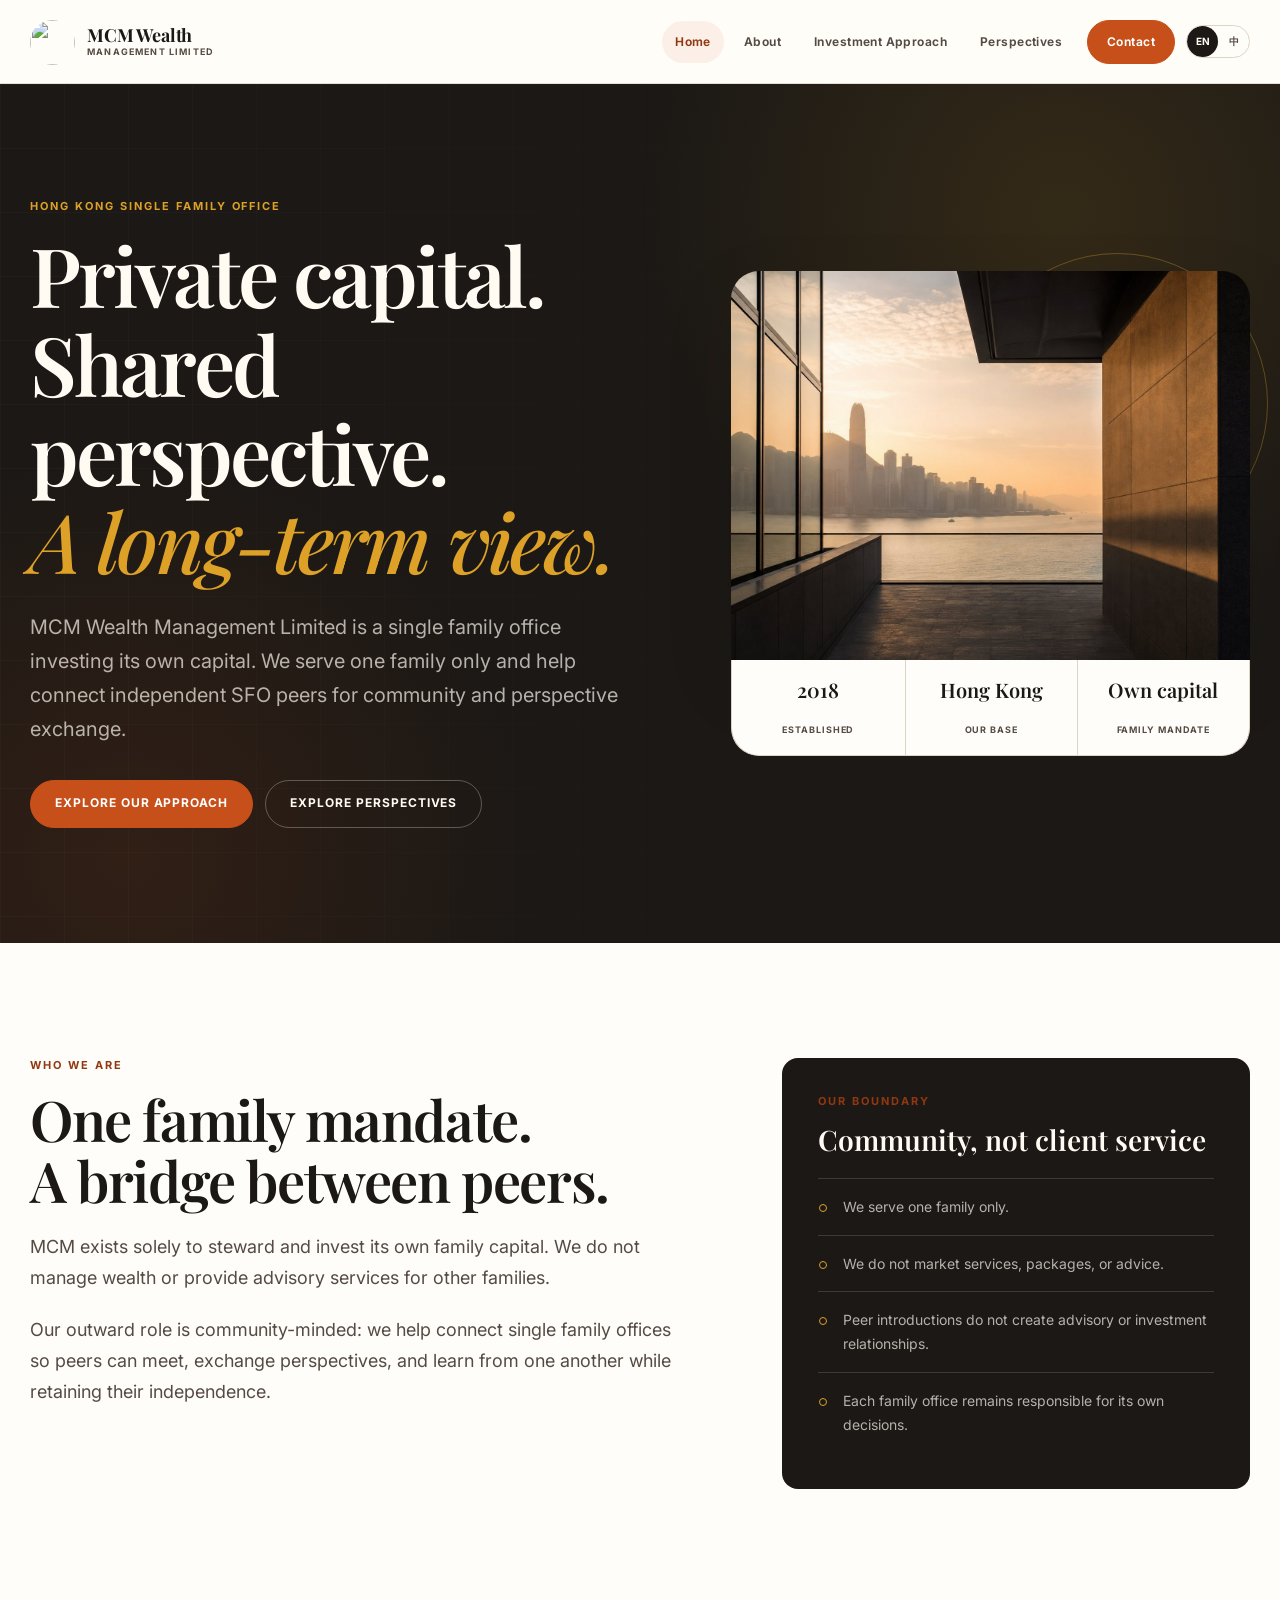
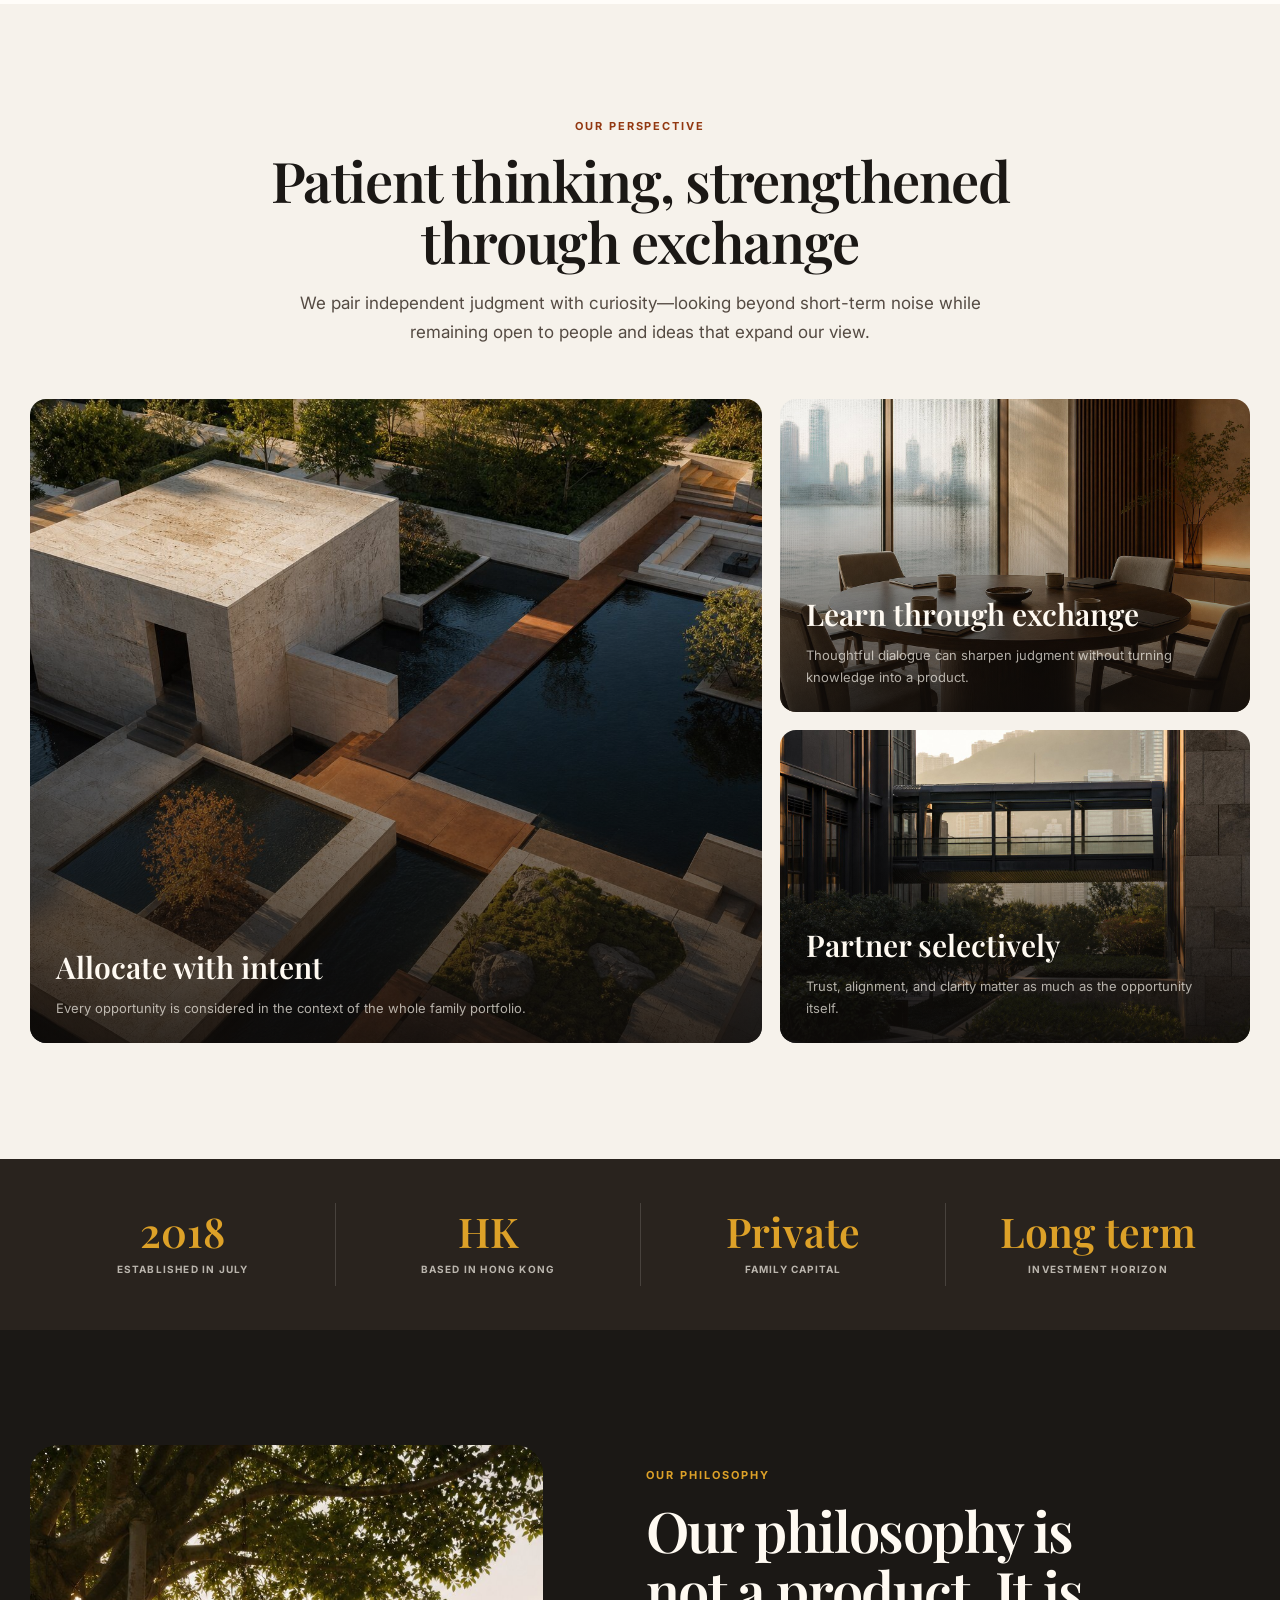
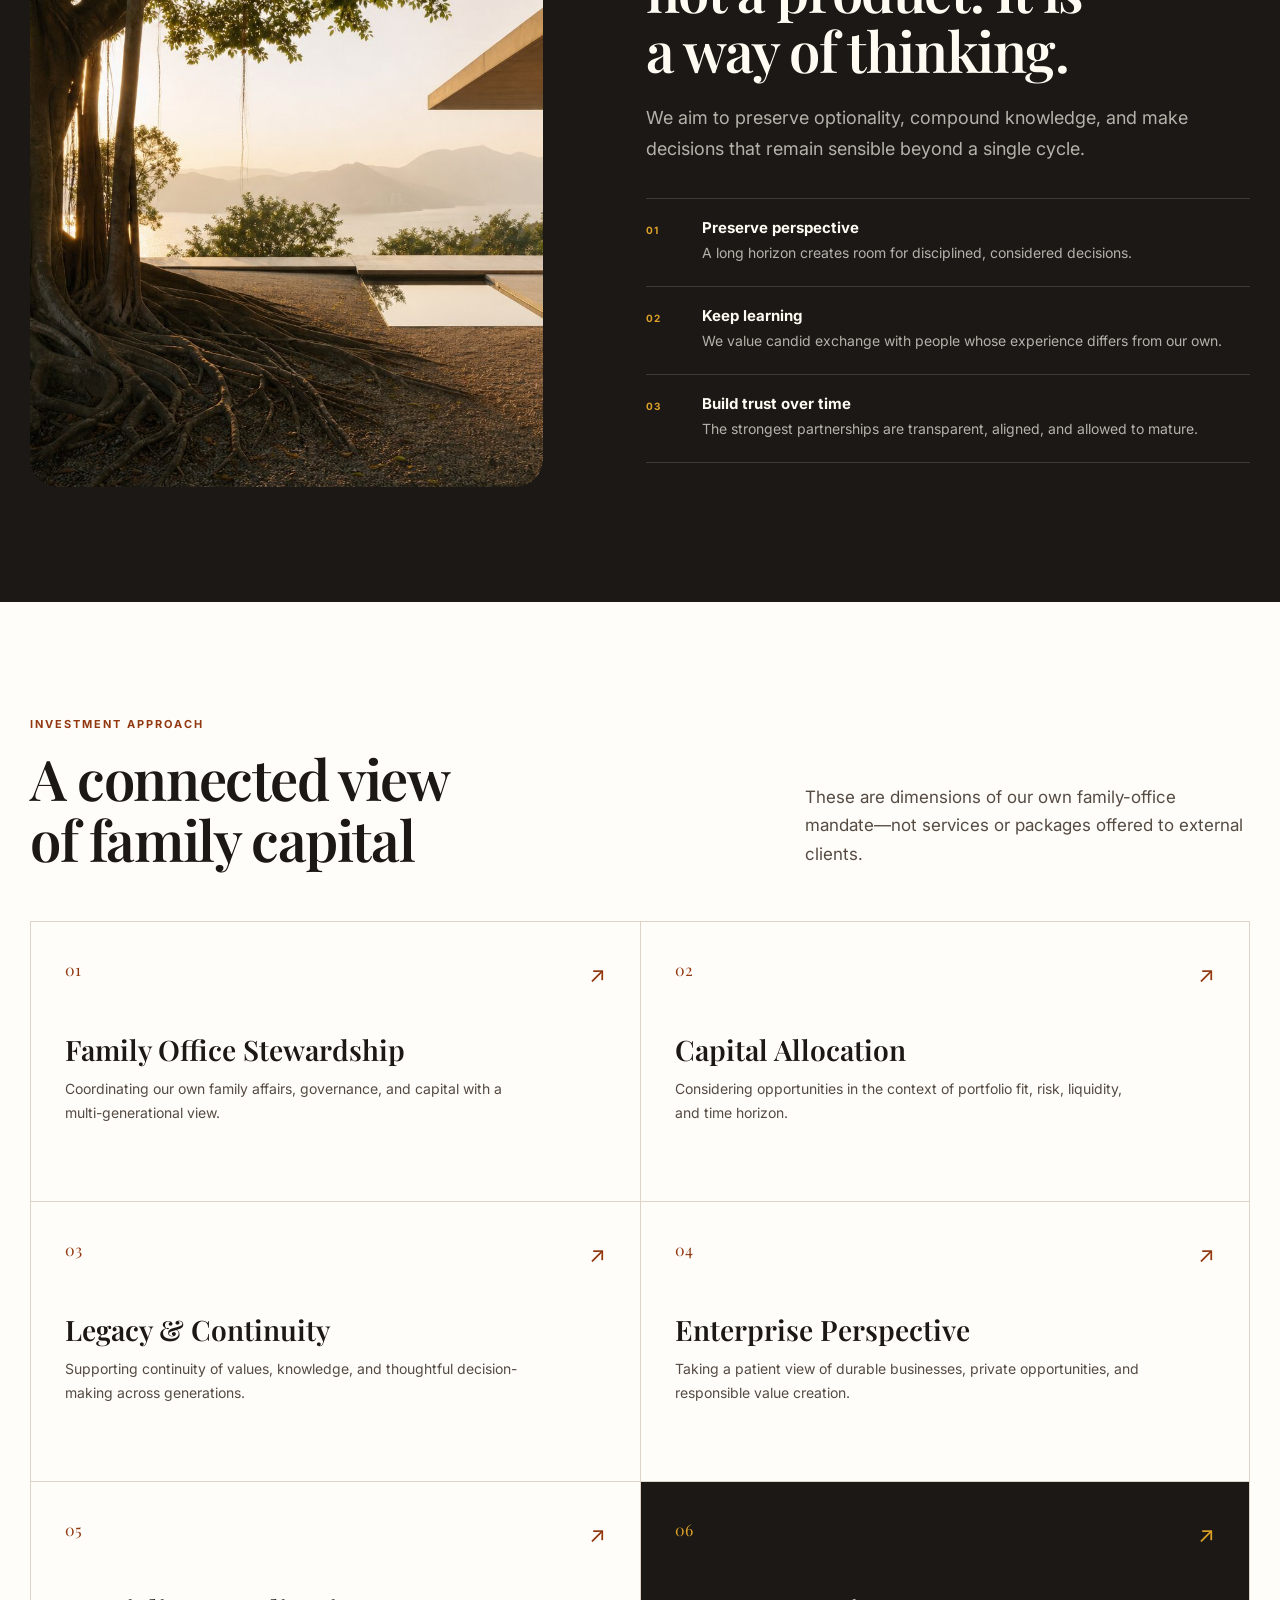
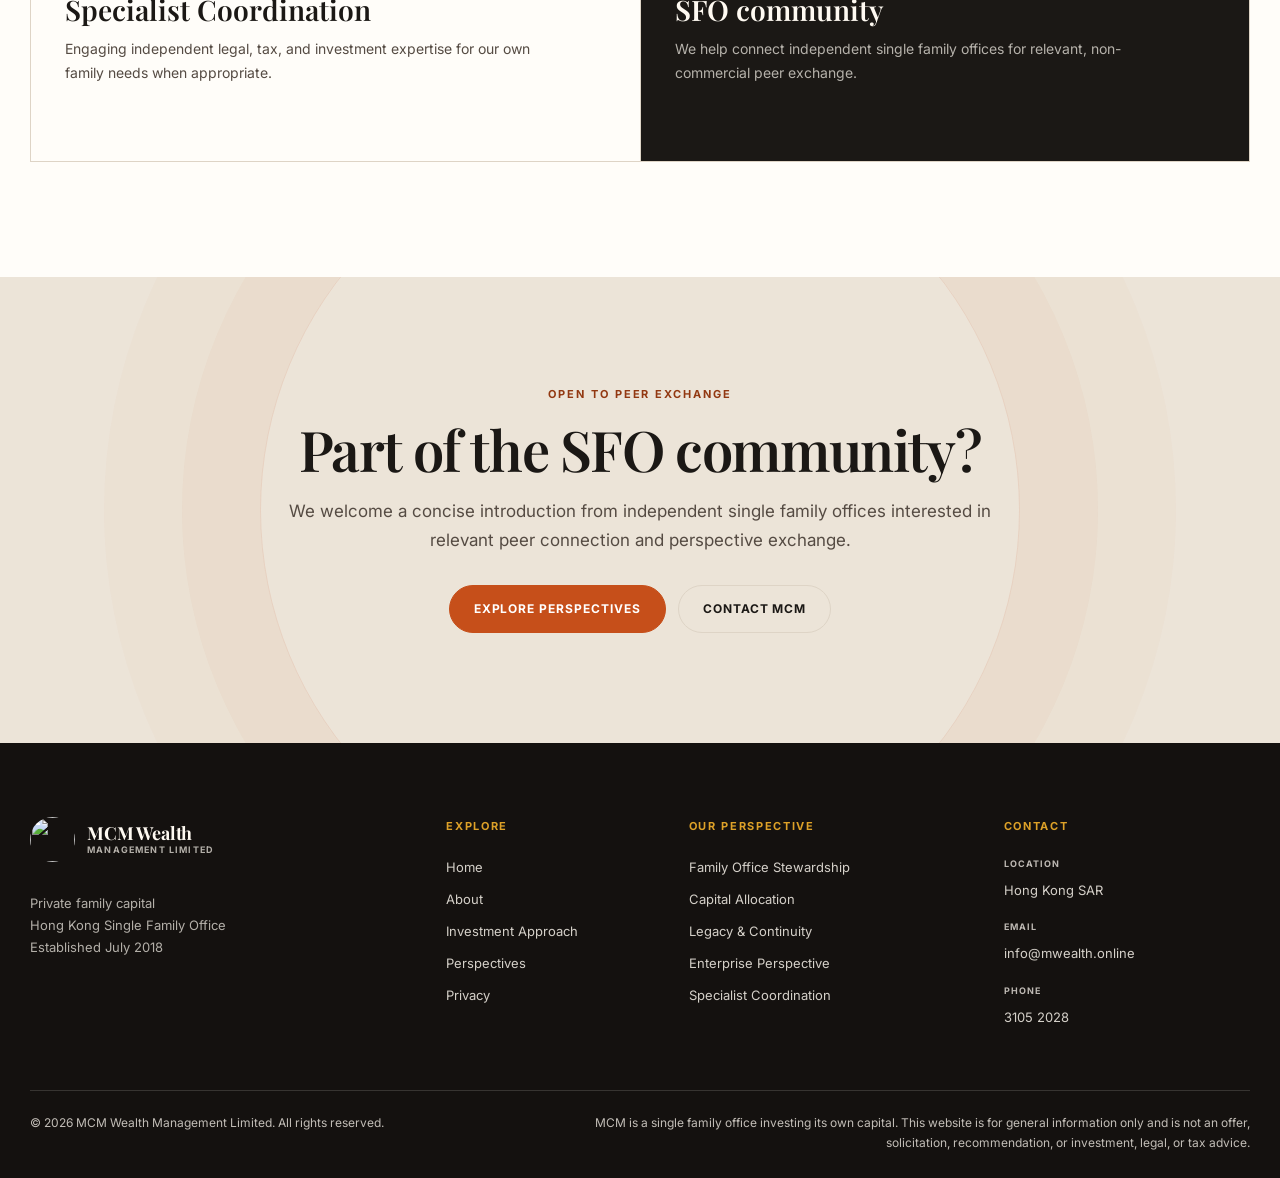
==== commit 86aaf024: "feat: align website with single-family-office community positioning Co-authored-by: arena-agent <297" ====
--- a/preview/index.html
+++ b/preview/index.html
@@ -4,12 +4,20 @@
   <meta charset="utf-8">
   <meta name="viewport" content="width=device-width, initial-scale=1">
   <meta name="description" content="MCM Wealth Management Limited is a Hong Kong single family office investing its own family capital with a long-term perspective.">
+  <link rel="canonical" href="https://mwealth.online/">
+  <meta property="og:type" content="website">
+  <meta property="og:site_name" content="MCM Wealth Management">
+  <meta property="og:title" content="Home — MCM Wealth Management">
+  <meta property="og:description" content="MCM Wealth Management Limited is a Hong Kong single family office investing its own family capital with a long-term perspective.">
+  <meta property="og:url" content="https://mwealth.online/">
+  <meta property="og:image" content="https://mwealth.online/assets/images/mcm-harbour-horizon.jpg">
+  <meta name="twitter:card" content="summary_large_image">
+  <link rel="icon" href="/assets/images/logo_icon.jpg" type="image/jpeg">
   <title>Home — MCM Wealth Management</title>
   <link rel="preconnect" href="https://fonts.googleapis.com">
   <link rel="preconnect" href="https://fonts.gstatic.com" crossorigin>
   <link href="https://fonts.googleapis.com/css2?family=Playfair+Display:ital,wght@0,500;0,600;0,700;1,500;1,600&family=Inter:wght@400;500;600;700&display=swap" rel="stylesheet">
-  <script>document.documentElement.classList.add('js');</script>
-  <link rel="stylesheet" href="assets/css/main.css">
+    <link rel="stylesheet" href="assets/css/main.css">
 </head>
 <body>
 <a class="skip-link" href="#main-content">Skip to content</a>
@@ -23,13 +31,13 @@
       <ul class="nav-menu">
           <li class="current-menu-item"><a href="index.html" aria-current="page" data-i18n="nav.home">Home</a></li>
           <li><a href="about.html" data-i18n="nav.about">About</a></li>
-          <li><a href="services.html" data-i18n="nav.approach">Investment Approach</a></li>
-          <li><a href="promotions.html" data-i18n="nav.partnerships">Partnerships</a></li>
+          <li><a href="investment-approach.html" data-i18n="nav.approach">Investment Approach</a></li>
+          <li><a href="perspectives.html" data-i18n="nav.partnerships">Perspectives</a></li>
           <li><a href="contact.html" class="btn-nav" data-i18n="nav.contact">Contact</a></li>
           <li>
             <div class="lang-switch" role="group" aria-label="切換語言 / Switch language">
-              <button type="button" class="lang-option is-active" onclick="switchLang('en')" aria-label="English">EN</button>
-              <button type="button" class="lang-option" onclick="switchLang('zh')" aria-label="繁體中文">中</button>
+              <button type="button" class="lang-option is-active" data-lang="en" aria-label="English">EN</button>
+              <button type="button" class="lang-option" data-lang="zh" aria-label="繁體中文">中</button>
             </div>
           </li>
       </ul>
@@ -43,10 +51,10 @@
     <div class="hero-home-content">
       <span class="eyebrow reveal" data-i18n="home.hero.eyebrow">Hong Kong Single Family Office</span>
       <h1 id="home-title" class="reveal reveal-delay-1" data-i18n="home.hero.title">Private capital.<br>Shared perspective.<br><em class="accent-gold">A long-term view.</em></h1>
-      <p class="reveal reveal-delay-2" data-i18n="home.hero.body">MCM Wealth Management Limited is a single family office investing its own capital. We take a patient, independent approach and welcome relevant investment opportunities, knowledge exchange, and trusted collaboration.</p>
+      <p class="reveal reveal-delay-2" data-i18n="home.hero.body">MCM Wealth Management Limited is a single family office investing its own capital. We serve one family only and help connect independent SFO peers for community and perspective exchange.</p>
       <div class="btn-group reveal reveal-delay-3">
-        <a href="services.html" class="btn btn-primary" data-i18n="home.hero.cta1">Explore our approach</a>
-        <a href="promotions.html" class="btn btn-ghost-dark" data-i18n="home.hero.cta2">Share an opportunity</a>
+        <a href="investment-approach.html" class="btn btn-primary" data-i18n="home.hero.cta1">Explore our approach</a>
+        <a href="perspectives.html" class="btn btn-ghost-dark" data-i18n="home.hero.cta2">Explore perspectives</a>
       </div>
     </div>
     <div class="hero-visual-card reveal reveal-delay-2">
@@ -61,16 +69,23 @@
 </section>
 
 <section class="section--white" aria-labelledby="identity-title">
-  <div class="container">
-    <div class="section-heading reveal">
-      <div><span class="eyebrow" data-i18n="home.identity.eyebrow">Who we are</span><h2 id="identity-title" data-i18n="home.identity.title">Built for one family.<br>Open to good ideas.</h2></div>
-      <p data-i18n="home.identity.body">Our purpose is to steward family capital across generations. We are not an external wealth manager, intermediary, or package provider.</p>
+  <div class="container identity-grid">
+    <div class="identity-copy reveal">
+      <span class="eyebrow" data-i18n="home.identity.eyebrow">Who we are</span>
+      <h2 id="identity-title">One family mandate.<br>A bridge between peers.</h2>
+      <p>MCM exists solely to steward and invest its own family capital. We do not manage wealth or provide advisory services for other families.</p>
+      <p>Our outward role is community-minded: we help connect single family offices so peers can meet, exchange perspectives, and learn from one another while retaining their independence.</p>
     </div>
-    <div class="principle-grid">
-      <article class="principle-card reveal reveal-delay-1"><span class="card-index">01</span><h3 data-i18n="home.identity.1.title">Family-led purpose</h3><p data-i18n="home.identity.1.body">Family priorities, continuity, and accountability sit at the centre of our decisions.</p></article>
-      <article class="principle-card reveal reveal-delay-2"><span class="card-index">02</span><h3 data-i18n="home.identity.2.title">A culture of sharing</h3><p data-i18n="home.identity.2.body">We exchange perspectives with other family offices and trusted peers. We share experience; we do not sell advice.</p></article>
-      <article class="principle-card reveal reveal-delay-3"><span class="card-index">03</span><h3 data-i18n="home.identity.3.title">Selective partnership</h3><p data-i18n="home.identity.3.body">We welcome relevant opportunities and work with aligned founders, managers, co-investors, and independent specialists.</p></article>
-    </div>
+    <aside class="clarity-card reveal reveal-delay-1">
+      <span class="eyebrow">Our boundary</span>
+      <h3>Community, not client service</h3>
+      <ul class="clarity-list">
+        <li>We serve one family only.</li>
+        <li>We do not market services, packages, or advice.</li>
+        <li>Peer introductions do not create advisory or investment relationships.</li>
+        <li>Each family office remains responsible for its own decisions.</li>
+      </ul>
+    </aside>
   </div>
 </section>
 
@@ -121,12 +136,12 @@
       <a class="focus-card reveal" href="estate-legacy.html"><span class="number">03</span><span class="arrow" aria-hidden="true">↗</span><h3 data-i18n="focus.3.title">Legacy &amp; Continuity</h3><p data-i18n="focus.3.short">Supporting continuity of values, knowledge, and thoughtful decision-making across generations.</p></a>
       <a class="focus-card reveal reveal-delay-1" href="business-succession.html"><span class="number">04</span><span class="arrow" aria-hidden="true">↗</span><h3 data-i18n="focus.4.title">Enterprise Perspective</h3><p data-i18n="focus.4.short">Taking a patient view of durable businesses, private opportunities, and responsible value creation.</p></a>
       <a class="focus-card reveal" href="tax-strategy.html"><span class="number">05</span><span class="arrow" aria-hidden="true">↗</span><h3 data-i18n="focus.5.title">Specialist Coordination</h3><p data-i18n="focus.5.short">Engaging independent legal, tax, and investment expertise for our own family needs when appropriate.</p></a>
-      <a class="focus-card focus-card--accent reveal reveal-delay-1" href="promotions.html"><span class="number">06</span><span class="arrow" aria-hidden="true">↗</span><h3 data-i18n="home.focus.6.title">Opportunities &amp; partnerships</h3><p data-i18n="home.focus.6.body">We welcome relevant investment ideas, peer exchange, and collaboration grounded in mutual value.</p></a>
+      <a class="focus-card focus-card--accent reveal reveal-delay-1" href="perspectives.html"><span class="number">06</span><span class="arrow" aria-hidden="true">↗</span><h3 data-i18n="home.focus.6.title">SFO community</h3><p data-i18n="home.focus.6.body">We help connect independent single family offices for relevant, non-commercial peer exchange.</p></a>
     </div>
   </div>
 </section>
 
-<section class="cta-band" aria-labelledby="home-cta-title"><div class="container cta-band-content reveal"><span class="eyebrow" data-i18n="cta.opportunity.eyebrow">Open to relevant ideas</span><h2 id="home-cta-title" data-i18n="cta.opportunity.title">Have an opportunity or perspective worth sharing?</h2><p data-i18n="cta.opportunity.body">We welcome concise introductions from family offices, founders, investment managers, co-investors, and specialist partners.</p><div class="btn-group"><a href="promotions.html" class="btn btn-primary" data-i18n="cta.opportunity.primary">How we collaborate</a><a href="contact.html" class="btn btn-secondary" data-i18n="cta.opportunity.secondary">Contact MCM</a></div></div></section>
+<section class="cta-band" aria-labelledby="home-cta-title"><div class="container cta-band-content reveal"><span class="eyebrow" data-i18n="cta.opportunity.eyebrow">Open to peer exchange</span><h2 id="home-cta-title" data-i18n="cta.opportunity.title">Part of the SFO community?</h2><p data-i18n="cta.opportunity.body">We welcome a concise introduction from independent single family offices interested in relevant peer connection and perspective exchange.</p><div class="btn-group"><a href="perspectives.html" class="btn btn-primary" data-i18n="cta.opportunity.primary">Explore perspectives</a><a href="contact.html" class="btn btn-secondary" data-i18n="cta.opportunity.secondary">Contact MCM</a></div></div></section>
 </main>
 <footer class="site-footer">
   <div class="container">
@@ -143,8 +158,9 @@
         <nav class="footer-links" aria-label="Footer company links">
           <a href="index.html" data-i18n="nav.home">Home</a>
           <a href="about.html" data-i18n="nav.about">About</a>
-          <a href="services.html" data-i18n="nav.approach">Investment Approach</a>
-          <a href="promotions.html" data-i18n="nav.partnerships">Partnerships</a>
+          <a href="investment-approach.html" data-i18n="nav.approach">Investment Approach</a>
+          <a href="perspectives.html" data-i18n="nav.partnerships">Perspectives</a>
+          <a href="privacy.html">Privacy</a>
         </nav>
       </div>
       <div class="footer-col">
--- a/preview/assets/css/main.css
+++ b/preview/assets/css/main.css
@@ -86,8 +86,14 @@
 }
 
 :focus-visible {
-  outline: 3px solid rgba(221, 161, 40, 0.7);
+  outline: 3px solid var(--ember-dark);
   outline-offset: 4px;
+}
+
+.section--dark :focus-visible,
+.site-footer :focus-visible,
+.contact-panel :focus-visible {
+  outline-color: var(--amber);
 }
 
 ::selection {
@@ -1504,6 +1510,41 @@
   font-size: 12px;
 }
 
+.form-consent label {
+  display: grid;
+  grid-template-columns: 20px 1fr;
+  align-items: start;
+  gap: 10px;
+  font-size: 13px;
+}
+
+.form-consent input {
+  width: 18px;
+  height: 18px;
+  margin-top: 2px;
+}
+
+.form-consent a,
+.legal-copy a {
+  color: var(--ember-dark);
+  text-decoration: underline;
+  text-underline-offset: 3px;
+}
+
+.btn:disabled {
+  cursor: wait;
+  opacity: 0.65;
+}
+
+.legal-copy h2 {
+  margin: 48px 0 16px;
+  font-size: clamp(26px, 3vw, 36px);
+}
+
+.legal-copy p + p {
+  margin-top: 16px;
+}
+
 .form-success,
 .form-error {
   margin-bottom: 24px;
@@ -1689,7 +1730,7 @@
   display: block;
   margin-bottom: 20px;
   color: var(--amber);
-  font-size: 9px;
+  font-size: 11px;
   font-weight: 700;
   letter-spacing: 0.15em;
   text-transform: uppercase;
@@ -1703,8 +1744,8 @@
 
 .footer-links a,
 .footer-contact-item .fvalue {
-  color: var(--text-on-dark-muted);
-  font-size: 12px;
+  color: rgba(255, 250, 242, 0.82);
+  font-size: 13px;
   transition: color var(--transition);
 }
 
@@ -1718,7 +1759,7 @@
 }
 
 .footer-contact-item .flabel {
-  color: rgba(255, 250, 242, 0.38);
+  color: rgba(255, 250, 242, 0.72);
 }
 
 .footer-bottom {
@@ -1732,8 +1773,8 @@
 
 .footer-bottom .copyright,
 .footer-bottom .disclaimer {
-  color: rgba(255, 250, 242, 0.43);
-  font-size: 10px;
+  color: rgba(255, 250, 242, 0.74);
+  font-size: 12px;
 }
 
 .footer-bottom .disclaimer {
